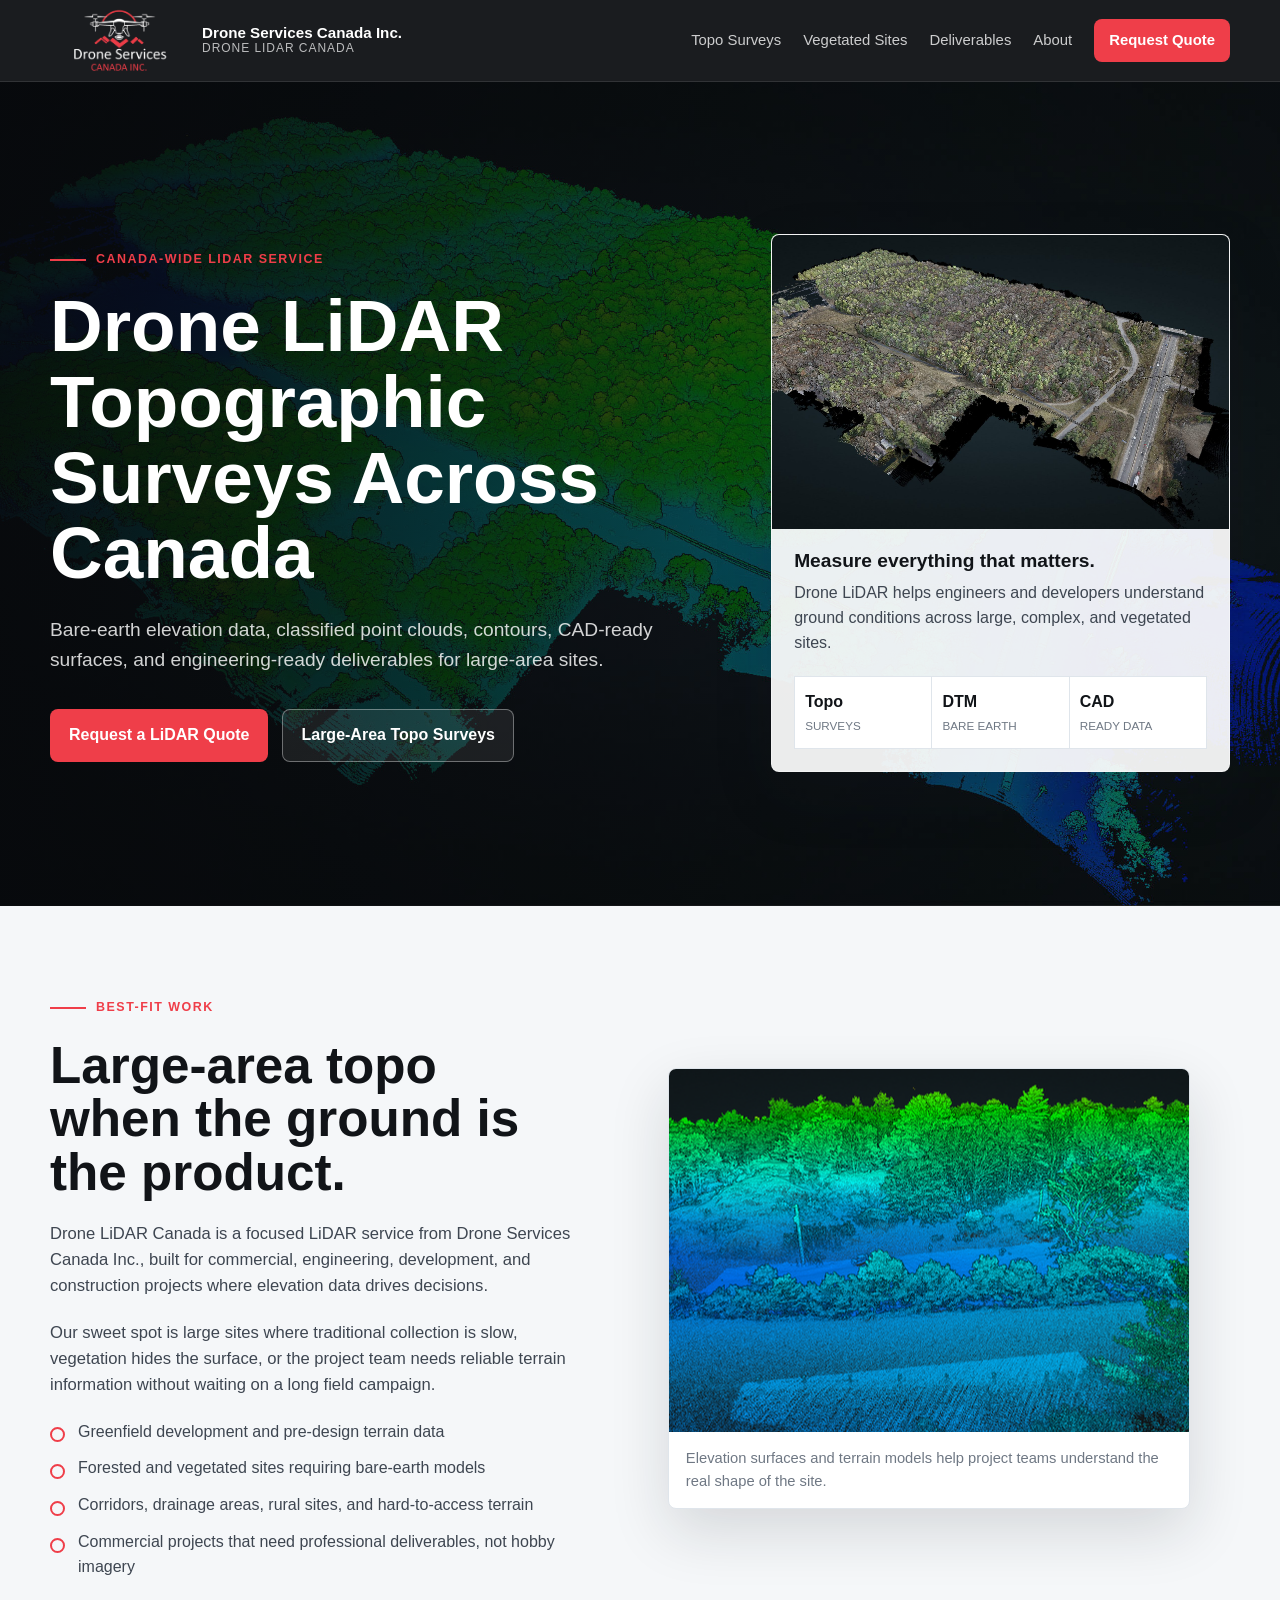
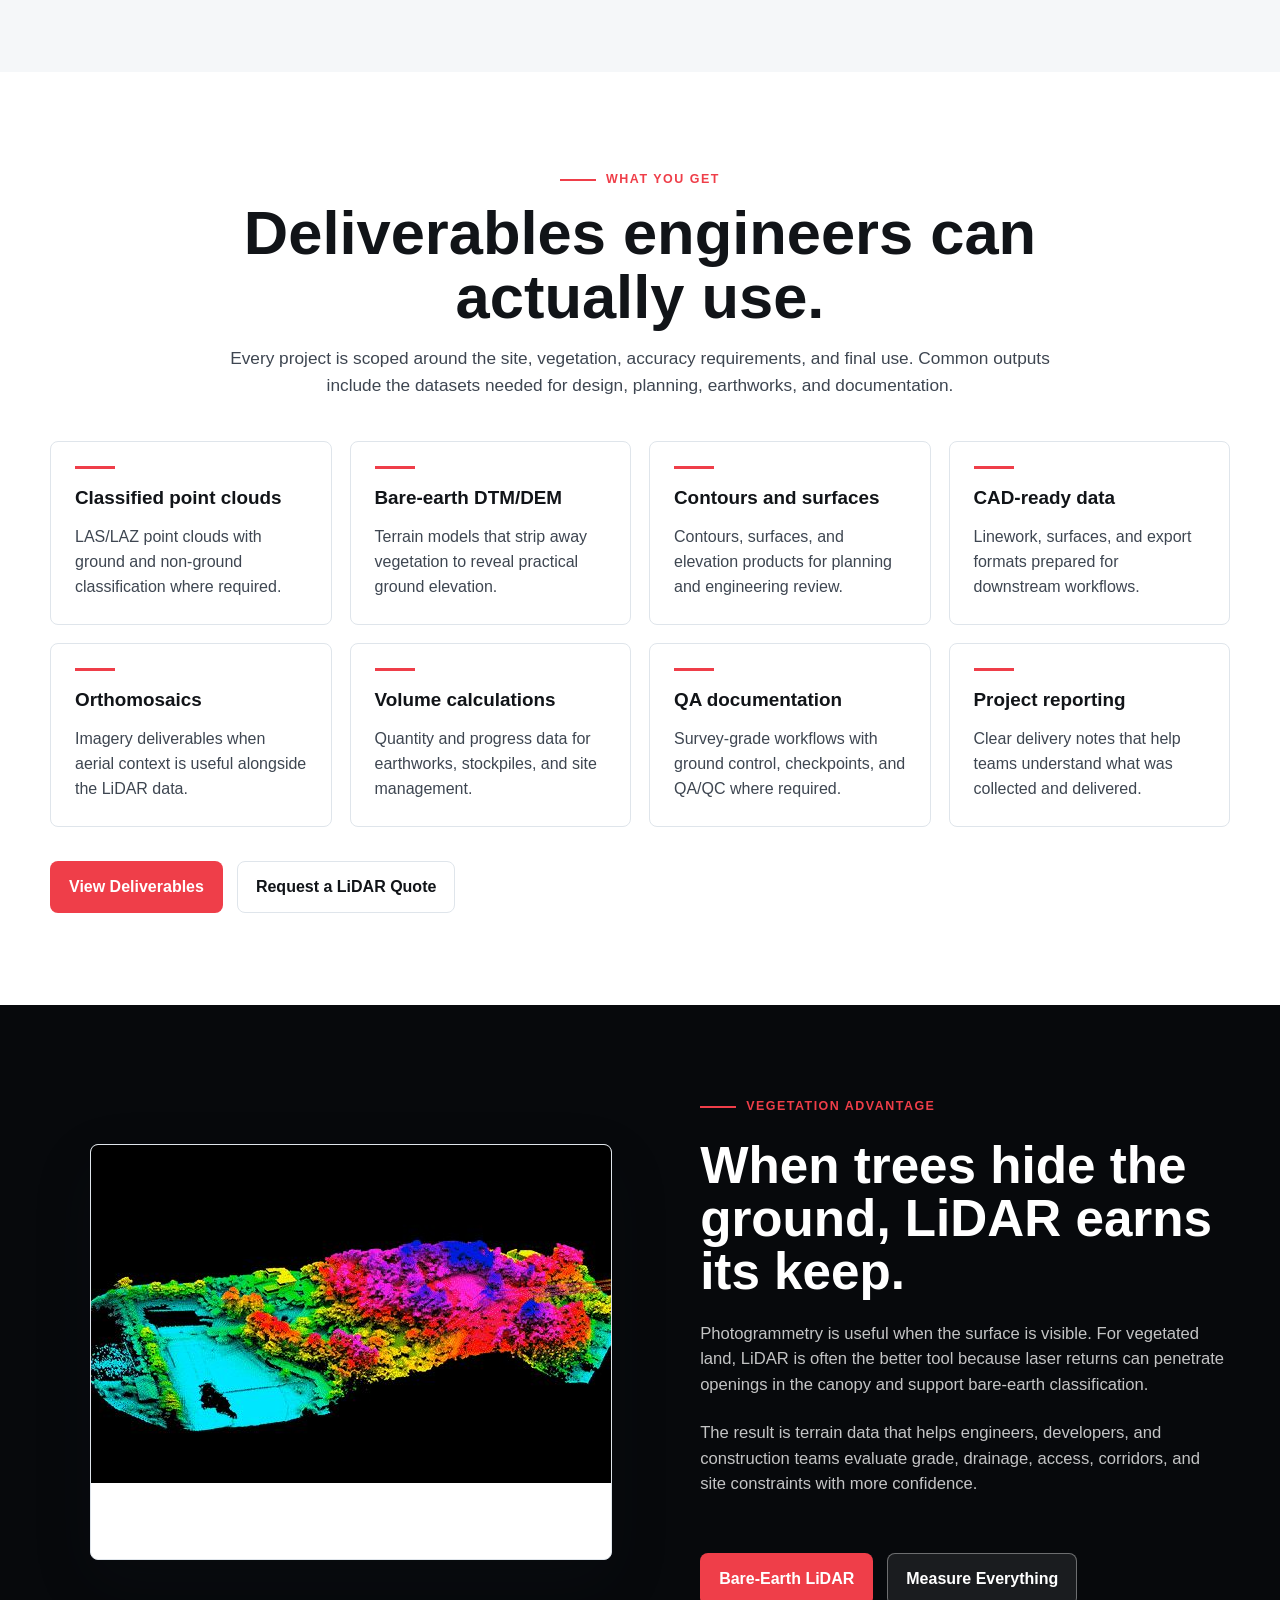
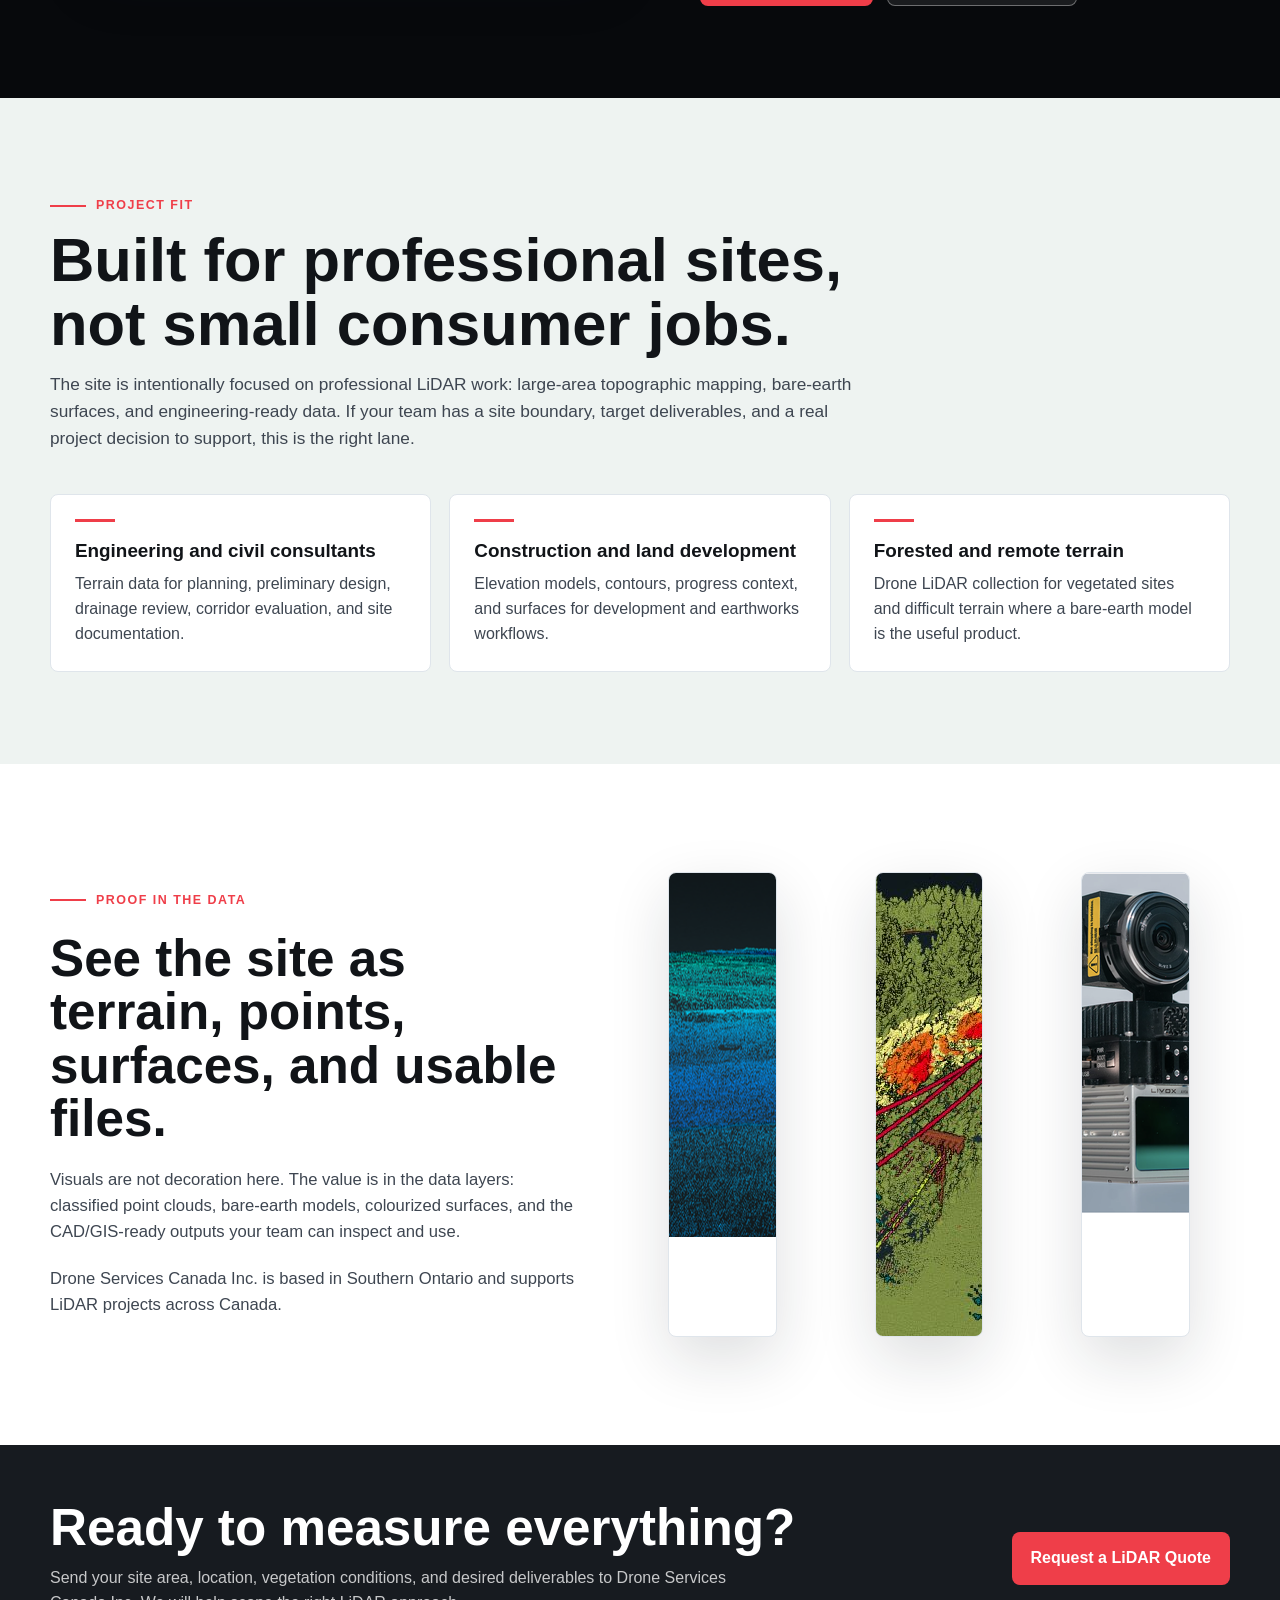
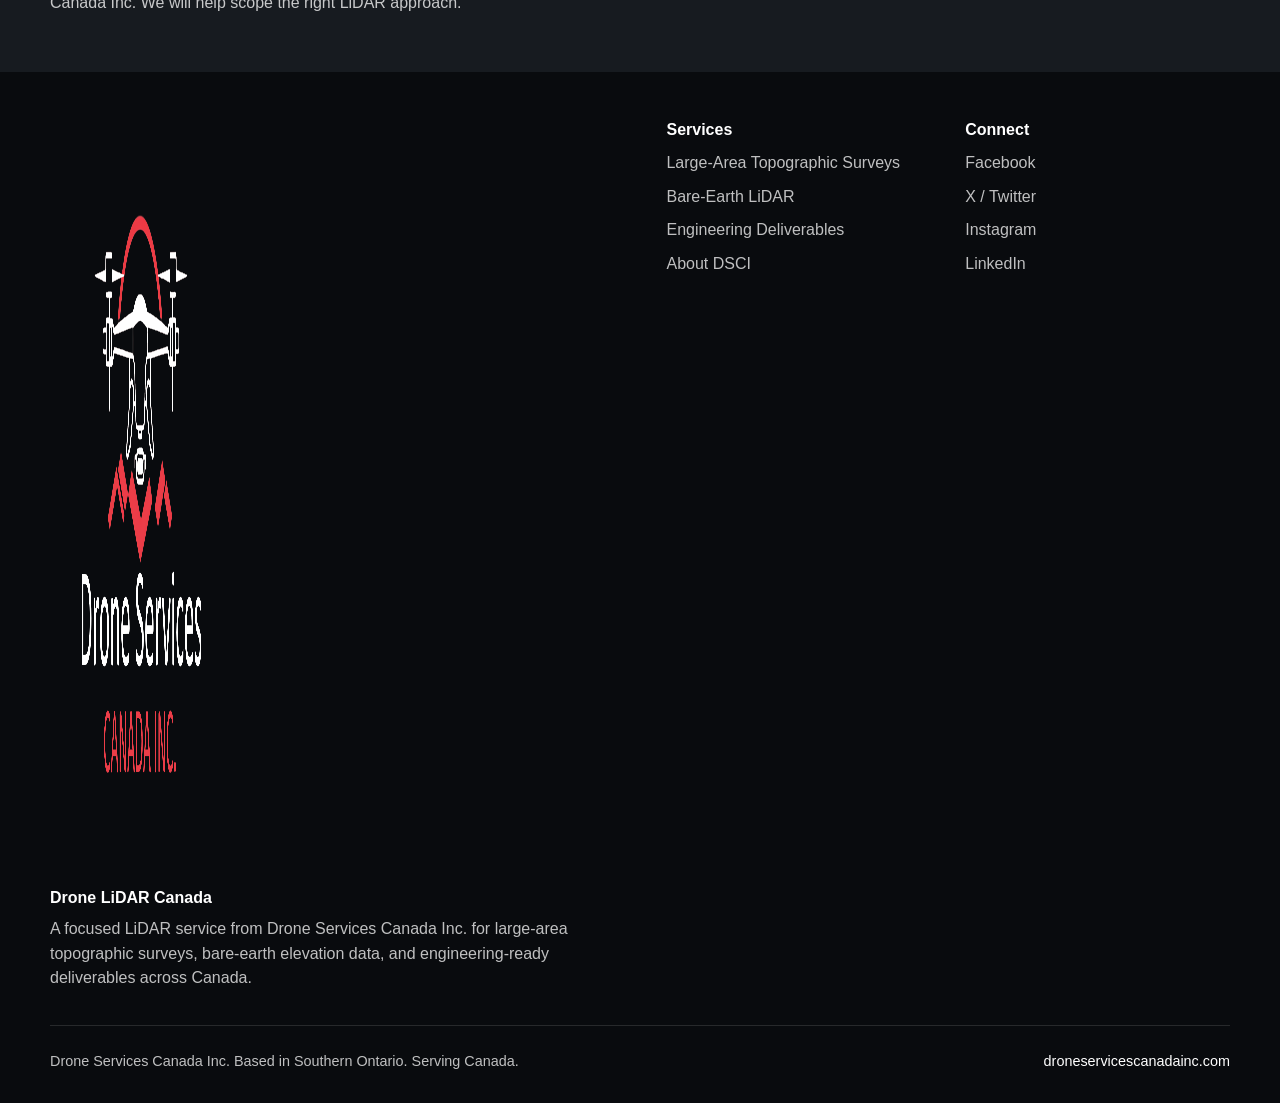
==== index.html @ 838b8b6d "Build Drone LiDAR Canada static site" ====
<!doctype html>
<html lang="en-CA">
  <head>
    <meta charset="utf-8">
    <meta name="viewport" content="width=device-width, initial-scale=1">
    <title>Drone LiDAR Canada | Bare-Earth Topographic Surveys</title>
    <meta name="description" content="Drone Services Canada Inc. provides drone LiDAR topographic surveys across Canada for large-area sites, bare-earth elevation data, classified point clouds, contours, CAD-ready surfaces, and engineering deliverables.">
    <link rel="canonical" href="https://www.dronelidarcanada.com/">
    <meta property="og:site_name" content="Drone LiDAR Canada">
    <meta property="og:title" content="Drone LiDAR Topographic Surveys Across Canada">
    <meta property="og:description" content="Bare-earth elevation data, classified point clouds, contours, CAD-ready surfaces, and engineering-ready deliverables from Drone Services Canada Inc.">
    <meta property="og:type" content="website">
    <meta property="og:url" content="https://www.dronelidarcanada.com/">
    <meta property="og:image" content="https://www.dronelidarcanada.com/assets/img/color-point-cloud.jpg">
    <meta name="twitter:card" content="summary_large_image">
    <link rel="icon" href="/assets/img/dsci-mark-white-bg.png">
    <link rel="stylesheet" href="/assets/css/styles.css">
    <script type="application/ld+json">
      {
        "@context": "https://schema.org",
        "@type": "ProfessionalService",
        "name": "Drone LiDAR Canada by Drone Services Canada Inc.",
        "url": "https://www.dronelidarcanada.com/",
        "logo": "https://www.dronelidarcanada.com/assets/img/dsci-logo-black.png",
        "areaServed": "Canada",
        "address": {
          "@type": "PostalAddress",
          "addressLocality": "Hamilton",
          "addressRegion": "ON",
          "addressCountry": "CA"
        },
        "sameAs": [
          "https://facebook.com/droneservicescanada",
          "https://twitter.com/canada_drone",
          "https://www.instagram.com/drone_services_canada/",
          "https://www.linkedin.com/company/drone-services-canada-inc/"
        ],
        "description": "Drone LiDAR topographic surveys, bare-earth elevation models, classified point clouds, contours, CAD-ready surfaces, and engineering deliverables for large-area sites across Canada."
      }
    </script>
  </head>
  <body>
    <a class="skip-link" href="#main">Skip to content</a>
    <header class="site-header">
      <nav class="nav" aria-label="Primary navigation">
        <a class="brand" href="/" aria-label="Drone Services Canada Inc. home">
          <img src="/assets/img/dsci-logo-white.png" alt="Drone Services Canada Inc." width="1280" height="750">
          <span class="brand-text"><strong>Drone Services Canada Inc.</strong><span>Drone LiDAR Canada</span></span>
        </a>
        <button class="nav-toggle" type="button" aria-label="Open navigation" aria-expanded="false">
          <span></span><span></span><span></span>
        </button>
        <div class="nav-links">
          <a href="/topographic-surveys.html">Topo Surveys</a>
          <a href="/vegetated-sites.html">Vegetated Sites</a>
          <a href="/deliverables.html">Deliverables</a>
          <a href="/about.html">About</a>
          <a class="nav-cta" href="https://droneservicescanadainc.com/contacts/?utm_source=dronelidarcanada.com&utm_medium=referral&utm_campaign=lidar_quote">Request Quote</a>
        </div>
      </nav>
    </header>

    <main id="main">
      <section class="hero">
        <div class="hero-inner">
          <div>
            <span class="eyebrow">Canada-wide LiDAR service</span>
            <h1>Drone LiDAR Topographic Surveys Across Canada</h1>
            <p class="hero-lede">Bare-earth elevation data, classified point clouds, contours, CAD-ready surfaces, and engineering-ready deliverables for large-area sites.</p>
            <div class="hero-actions">
              <a class="button button-primary" href="https://droneservicescanadainc.com/contacts/?utm_source=dronelidarcanada.com&utm_medium=referral&utm_campaign=lidar_quote">Request a LiDAR Quote</a>
              <a class="button button-secondary" href="/topographic-surveys.html">Large-Area Topo Surveys</a>
            </div>
          </div>
          <aside class="hero-panel" aria-label="LiDAR data example">
            <img src="/assets/img/color-point-cloud.jpg" alt="Colourized LiDAR point cloud from an aerial mapping project" width="2970" height="1173">
            <div class="hero-panel-content">
              <h2>Measure everything that matters.</h2>
              <p>Drone LiDAR helps engineers and developers understand ground conditions across large, complex, and vegetated sites.</p>
              <div class="hero-metrics">
                <span><strong>Topo</strong>Surveys</span>
                <span><strong>DTM</strong>Bare earth</span>
                <span><strong>CAD</strong>Ready data</span>
              </div>
            </div>
          </aside>
        </div>
      </section>

      <section class="section section-soft">
        <div class="container split">
          <div class="text-block">
            <span class="eyebrow">Best-fit work</span>
            <h2>Large-area topo when the ground is the product.</h2>
            <p>Drone LiDAR Canada is a focused LiDAR service from Drone Services Canada Inc., built for commercial, engineering, development, and construction projects where elevation data drives decisions.</p>
            <p>Our sweet spot is large sites where traditional collection is slow, vegetation hides the surface, or the project team needs reliable terrain information without waiting on a long field campaign.</p>
            <ul class="list-check">
              <li>Greenfield development and pre-design terrain data</li>
              <li>Forested and vegetated sites requiring bare-earth models</li>
              <li>Corridors, drainage areas, rural sites, and hard-to-access terrain</li>
              <li>Commercial projects that need professional deliverables, not hobby imagery</li>
            </ul>
          </div>
          <figure class="image-frame">
            <img src="/assets/img/elevation-model-low.png" alt="LiDAR elevation model showing terrain variation across a mapped site" width="676" height="363" loading="lazy">
            <figcaption class="proof-caption">Elevation surfaces and terrain models help project teams understand the real shape of the site.</figcaption>
          </figure>
        </div>
      </section>

      <section class="section">
        <div class="container">
          <div class="section-head center">
            <span class="eyebrow">What you get</span>
            <h2>Deliverables engineers can actually use.</h2>
            <p>Every project is scoped around the site, vegetation, accuracy requirements, and final use. Common outputs include the datasets needed for design, planning, earthworks, and documentation.</p>
          </div>
          <div class="grid-4">
            <article class="deliverable">
              <h3>Classified point clouds</h3>
              <p>LAS/LAZ point clouds with ground and non-ground classification where required.</p>
            </article>
            <article class="deliverable">
              <h3>Bare-earth DTM/DEM</h3>
              <p>Terrain models that strip away vegetation to reveal practical ground elevation.</p>
            </article>
            <article class="deliverable">
              <h3>Contours and surfaces</h3>
              <p>Contours, surfaces, and elevation products for planning and engineering review.</p>
            </article>
            <article class="deliverable">
              <h3>CAD-ready data</h3>
              <p>Linework, surfaces, and export formats prepared for downstream workflows.</p>
            </article>
            <article class="deliverable">
              <h3>Orthomosaics</h3>
              <p>Imagery deliverables when aerial context is useful alongside the LiDAR data.</p>
            </article>
            <article class="deliverable">
              <h3>Volume calculations</h3>
              <p>Quantity and progress data for earthworks, stockpiles, and site management.</p>
            </article>
            <article class="deliverable">
              <h3>QA documentation</h3>
              <p>Survey-grade workflows with ground control, checkpoints, and QA/QC where required.</p>
            </article>
            <article class="deliverable">
              <h3>Project reporting</h3>
              <p>Clear delivery notes that help teams understand what was collected and delivered.</p>
            </article>
          </div>
          <div class="section-actions">
            <a class="button button-primary" href="/deliverables.html">View Deliverables</a>
            <a class="button button-light" href="https://droneservicescanadainc.com/contacts/?utm_source=dronelidarcanada.com&utm_medium=referral&utm_campaign=lidar_quote">Request a LiDAR Quote</a>
          </div>
        </div>
      </section>

      <section class="section section-dark">
        <div class="container split reverse">
          <figure class="image-frame">
            <img src="/assets/img/lidar-canopy-penetration.jpg" alt="LiDAR example showing canopy returns and bare-earth ground returns through vegetation" width="600" height="338" loading="lazy">
            <figcaption class="proof-caption">LiDAR can capture ground returns beneath vegetation where imagery alone cannot reliably model the terrain.</figcaption>
          </figure>
          <div class="text-block">
            <span class="eyebrow">Vegetation advantage</span>
            <h2>When trees hide the ground, LiDAR earns its keep.</h2>
            <p>Photogrammetry is useful when the surface is visible. For vegetated land, LiDAR is often the better tool because laser returns can penetrate openings in the canopy and support bare-earth classification.</p>
            <p>The result is terrain data that helps engineers, developers, and construction teams evaluate grade, drainage, access, corridors, and site constraints with more confidence.</p>
            <div class="section-actions">
              <a class="button button-primary" href="/vegetated-sites.html">Bare-Earth LiDAR</a>
              <a class="button button-secondary" href="https://droneservicescanadainc.com/contacts/?utm_source=dronelidarcanada.com&utm_medium=referral&utm_campaign=lidar_quote">Measure Everything</a>
            </div>
          </div>
        </div>
      </section>

      <section class="section section-green">
        <div class="container">
          <div class="section-head">
            <span class="eyebrow">Project fit</span>
            <h2>Built for professional sites, not small consumer jobs.</h2>
            <p>The site is intentionally focused on professional LiDAR work: large-area topographic mapping, bare-earth surfaces, and engineering-ready data. If your team has a site boundary, target deliverables, and a real project decision to support, this is the right lane.</p>
          </div>
          <div class="grid-3">
            <article class="feature">
              <h3>Engineering and civil consultants</h3>
              <p>Terrain data for planning, preliminary design, drainage review, corridor evaluation, and site documentation.</p>
            </article>
            <article class="feature">
              <h3>Construction and land development</h3>
              <p>Elevation models, contours, progress context, and surfaces for development and earthworks workflows.</p>
            </article>
            <article class="feature">
              <h3>Forested and remote terrain</h3>
              <p>Drone LiDAR collection for vegetated sites and difficult terrain where a bare-earth model is the useful product.</p>
            </article>
          </div>
        </div>
      </section>

      <section class="section">
        <div class="container split">
          <div class="text-block">
            <span class="eyebrow">Proof in the data</span>
            <h2>See the site as terrain, points, surfaces, and usable files.</h2>
            <p>Visuals are not decoration here. The value is in the data layers: classified point clouds, bare-earth models, colourized surfaces, and the CAD/GIS-ready outputs your team can inspect and use.</p>
            <p>Drone Services Canada Inc. is based in Southern Ontario and supports LiDAR projects across Canada.</p>
          </div>
          <div class="grid-3">
            <figure class="image-frame tall">
              <img src="/assets/img/bare-earth-ground-crop.png" alt="Bare-earth LiDAR ground model cropped to show terrain beneath surface cover" width="676" height="364" loading="lazy">
            </figure>
            <figure class="image-frame tall">
              <img src="/assets/img/classified-point-cloud.jpg" alt="Classified LiDAR point cloud with vegetation and corridor features" width="800" height="463" loading="lazy">
            </figure>
            <figure class="image-frame tall">
              <img src="/assets/img/point-cloud-screenshot.png" alt="LiDAR point cloud screenshot used for project review" width="544" height="341" loading="lazy">
            </figure>
          </div>
        </div>
      </section>

      <section class="cta-band">
        <div class="container cta-inner">
          <div>
            <h2>Ready to measure everything?</h2>
            <p>Send your site area, location, vegetation conditions, and desired deliverables to Drone Services Canada Inc. We will help scope the right LiDAR approach.</p>
          </div>
          <a class="button button-primary" href="https://droneservicescanadainc.com/contacts/?utm_source=dronelidarcanada.com&utm_medium=referral&utm_campaign=lidar_quote">Request a LiDAR Quote</a>
        </div>
      </section>
    </main>

    <footer class="site-footer">
      <div class="container">
        <div class="footer-grid">
          <div>
            <img class="footer-logo" src="/assets/img/dsci-logo-white.png" alt="Drone Services Canada Inc." width="1280" height="750" loading="lazy">
            <h2>Drone LiDAR Canada</h2>
            <p>A focused LiDAR service from Drone Services Canada Inc. for large-area topographic surveys, bare-earth elevation data, and engineering-ready deliverables across Canada.</p>
          </div>
          <div>
            <h3>Services</h3>
            <div class="footer-links">
              <a href="/topographic-surveys.html">Large-Area Topographic Surveys</a>
              <a href="/vegetated-sites.html">Bare-Earth LiDAR</a>
              <a href="/deliverables.html">Engineering Deliverables</a>
              <a href="/about.html">About DSCI</a>
            </div>
          </div>
          <div>
            <h3>Connect</h3>
            <div class="social-links">
              <a href="https://facebook.com/droneservicescanada">Facebook</a>
              <a href="https://twitter.com/canada_drone">X / Twitter</a>
              <a href="https://www.instagram.com/drone_services_canada/">Instagram</a>
              <a href="https://www.linkedin.com/company/drone-services-canada-inc/">LinkedIn</a>
            </div>
          </div>
        </div>
        <div class="footer-bottom">
          <span>Drone Services Canada Inc. Based in Southern Ontario. Serving Canada.</span>
          <a href="https://droneservicescanadainc.com/">droneservicescanadainc.com</a>
        </div>
      </div>
    </footer>
    <script src="/assets/js/main.js"></script>
  </body>
</html>
---- assets/css/styles.css ----
:root {
  --ink: #111418;
  --ink-soft: #3e4651;
  --muted: #6f7884;
  --line: #dfe5eb;
  --paper: #ffffff;
  --paper-soft: #f5f7f9;
  --paper-warm: #eef3f1;
  --night: #07090c;
  --night-2: #171b20;
  --red: #ef3e49;
  --red-dark: #c92f38;
  --green: #3f7f68;
  --blue: #477c9d;
  --max: 1180px;
  --radius: 8px;
  --shadow: 0 22px 60px rgba(20, 26, 32, 0.14);
}

* {
  box-sizing: border-box;
}

html {
  scroll-behavior: smooth;
}

body {
  margin: 0;
  color: var(--ink);
  background: var(--paper);
  font-family: Arial, Helvetica, sans-serif;
  line-height: 1.55;
  letter-spacing: 0;
}

img,
svg {
  display: block;
  max-width: 100%;
}

a {
  color: inherit;
}

p {
  margin: 0;
}

.skip-link {
  position: absolute;
  left: 16px;
  top: -60px;
  z-index: 100;
  padding: 10px 14px;
  background: var(--paper);
  color: var(--ink);
  border: 1px solid var(--line);
}

.skip-link:focus {
  top: 16px;
}

.site-header {
  position: sticky;
  top: 0;
  z-index: 20;
  background: rgba(7, 9, 12, 0.92);
  border-bottom: 1px solid rgba(255, 255, 255, 0.1);
  backdrop-filter: blur(14px);
}

.nav {
  width: min(100% - 32px, var(--max));
  min-height: 76px;
  margin: 0 auto;
  display: flex;
  align-items: center;
  justify-content: space-between;
  gap: 24px;
}

.brand {
  display: flex;
  align-items: center;
  gap: 14px;
  text-decoration: none;
  min-width: 0;
}

.brand img {
  width: 138px;
  height: auto;
}

.brand-text {
  display: grid;
  color: #fff;
  line-height: 1.1;
  min-width: 0;
}

.brand-text strong {
  font-size: 0.95rem;
  font-weight: 700;
}

.brand-text span {
  color: rgba(255, 255, 255, 0.7);
  font-size: 0.75rem;
  text-transform: uppercase;
  letter-spacing: 0.08em;
}

.nav-toggle {
  display: none;
  width: 44px;
  height: 44px;
  border: 1px solid rgba(255, 255, 255, 0.22);
  background: transparent;
  color: #fff;
  border-radius: var(--radius);
  cursor: pointer;
}

.nav-toggle span {
  display: block;
  width: 18px;
  height: 2px;
  margin: 4px auto;
  background: currentColor;
}

.nav-links {
  display: flex;
  align-items: center;
  justify-content: flex-end;
  gap: 22px;
}

.nav-links a {
  color: rgba(255, 255, 255, 0.78);
  font-size: 0.93rem;
  text-decoration: none;
}

.nav-links a:hover,
.nav-links a:focus {
  color: #fff;
}

.nav-links .nav-cta {
  color: #fff;
  background: var(--red);
  padding: 10px 15px;
  border-radius: var(--radius);
  font-weight: 700;
}

.nav-links .nav-cta:hover,
.nav-links .nav-cta:focus {
  background: var(--red-dark);
}

.hero {
  min-height: calc(100vh - 76px);
  display: grid;
  align-items: center;
  color: #fff;
  background:
    linear-gradient(90deg, rgba(7, 9, 12, 0.94), rgba(7, 9, 12, 0.74) 50%, rgba(7, 9, 12, 0.38)),
    url("../img/hero-drone-field.jpg") center / cover no-repeat;
}

.hero-inner {
  width: min(100% - 32px, var(--max));
  margin: 0 auto;
  padding: 88px 0 70px;
  display: grid;
  grid-template-columns: minmax(0, 1.05fr) minmax(310px, 0.72fr);
  gap: 52px;
  align-items: center;
}

.eyebrow {
  display: inline-flex;
  width: fit-content;
  align-items: center;
  gap: 10px;
  color: var(--red);
  font-size: 0.78rem;
  font-weight: 800;
  letter-spacing: 0.12em;
  text-transform: uppercase;
}

.eyebrow::before {
  content: "";
  width: 36px;
  height: 2px;
  background: currentColor;
}

h1,
h2,
h3 {
  margin: 0;
  line-height: 1.04;
  letter-spacing: 0;
}

h1 {
  max-width: 820px;
  margin-top: 18px;
  font-size: clamp(2.5rem, 5.7vw, 4.9rem);
}

.hero-lede {
  max-width: 700px;
  margin-top: 24px;
  color: rgba(255, 255, 255, 0.82);
  font-size: 1.2rem;
}

.hero-actions,
.section-actions {
  display: flex;
  flex-wrap: wrap;
  gap: 14px;
  margin-top: 34px;
}

.button {
  display: inline-flex;
  align-items: center;
  justify-content: center;
  min-height: 48px;
  padding: 13px 18px;
  border-radius: var(--radius);
  border: 1px solid transparent;
  font-weight: 800;
  text-decoration: none;
}

.button-primary {
  background: var(--red);
  color: #fff;
}

.button-primary:hover,
.button-primary:focus {
  background: var(--red-dark);
}

.button-secondary {
  color: #fff;
  border-color: rgba(255, 255, 255, 0.36);
  background: rgba(255, 255, 255, 0.08);
}

.button-secondary:hover,
.button-secondary:focus {
  border-color: #fff;
  background: rgba(255, 255, 255, 0.14);
}

.button-light {
  color: var(--ink);
  border-color: var(--line);
  background: var(--paper);
}

.button-light:hover,
.button-light:focus {
  border-color: var(--ink);
}

.hero-panel {
  background: rgba(255, 255, 255, 0.92);
  color: var(--ink);
  border: 1px solid rgba(255, 255, 255, 0.38);
  border-radius: var(--radius);
  box-shadow: var(--shadow);
  overflow: hidden;
}

.hero-panel img {
  width: 100%;
  height: clamp(210px, 23vw, 300px);
  object-fit: cover;
}

.hero-panel-content {
  padding: 22px;
}

.hero-panel-content h2 {
  font-size: 1.2rem;
}

.hero-panel-content p {
  margin-top: 10px;
  color: var(--ink-soft);
}

.hero-metrics {
  display: grid;
  grid-template-columns: repeat(3, 1fr);
  gap: 1px;
  margin-top: 20px;
  background: var(--line);
  border: 1px solid var(--line);
}

.hero-metrics span {
  display: grid;
  gap: 2px;
  padding: 13px 10px;
  background: var(--paper);
  color: var(--muted);
  font-size: 0.73rem;
  text-transform: uppercase;
}

.hero-metrics strong {
  color: var(--ink);
  font-size: 1rem;
  text-transform: none;
}

.section {
  padding: 92px 0;
}

.section-tight {
  padding: 64px 0;
}

.section-dark {
  background: var(--night);
  color: #fff;
}

.section-soft {
  background: var(--paper-soft);
}

.section-green {
  background: var(--paper-warm);
}

.container {
  width: min(100% - 32px, var(--max));
  margin: 0 auto;
}

.section-head {
  max-width: 820px;
  margin-bottom: 42px;
}

.section-head.center {
  margin-inline: auto;
  text-align: center;
}

.section-head h2 {
  margin-top: 12px;
  font-size: clamp(2rem, 4.8vw, 3.9rem);
}

.section-head p {
  margin-top: 16px;
  color: var(--ink-soft);
  font-size: 1.08rem;
}

.section-dark .section-head p,
.section-dark .text-block p,
.section-dark .feature p,
.section-dark .proof-caption,
.section-dark .list-check li {
  color: rgba(255, 255, 255, 0.76);
}

.split {
  display: grid;
  grid-template-columns: minmax(0, 0.88fr) minmax(320px, 1fr);
  gap: 48px;
  align-items: center;
}

.split.reverse {
  grid-template-columns: minmax(320px, 1fr) minmax(0, 0.88fr);
}

.text-block {
  display: grid;
  gap: 22px;
}

.text-block h2 {
  font-size: clamp(2rem, 4vw, 3.35rem);
}

.text-block p {
  color: var(--ink-soft);
  font-size: 1.04rem;
}

.image-frame {
  overflow: hidden;
  border-radius: var(--radius);
  border: 1px solid var(--line);
  background: var(--paper);
  box-shadow: var(--shadow);
}

.image-frame img {
  width: 100%;
  aspect-ratio: 16 / 10;
  object-fit: cover;
}

.image-frame.tall img {
  aspect-ratio: 4 / 3;
}

.proof-caption {
  padding: 15px 17px;
  color: var(--muted);
  font-size: 0.92rem;
}

.grid-3,
.grid-4 {
  display: grid;
  gap: 18px;
}

.grid-3 {
  grid-template-columns: repeat(3, 1fr);
}

.grid-4 {
  grid-template-columns: repeat(4, 1fr);
}

.feature,
.deliverable,
.mini-card {
  border: 1px solid var(--line);
  border-radius: var(--radius);
  background: var(--paper);
  padding: 24px;
}

.section-dark .feature,
.section-dark .mini-card {
  border-color: rgba(255, 255, 255, 0.14);
  background: rgba(255, 255, 255, 0.06);
}

.feature h3,
.deliverable h3,
.mini-card h3 {
  font-size: 1.18rem;
  line-height: 1.2;
}

.feature p,
.deliverable p,
.mini-card p {
  margin-top: 10px;
  color: var(--ink-soft);
}

.deliverable {
  display: grid;
  grid-template-rows: auto 1fr;
  min-height: 184px;
}

.deliverable::before,
.feature::before,
.mini-card::before {
  content: "";
  display: block;
  width: 40px;
  height: 3px;
  margin-bottom: 18px;
  background: var(--red);
}

.list-check {
  display: grid;
  gap: 12px;
  margin: 0;
  padding: 0;
  list-style: none;
}

.list-check li {
  position: relative;
  padding-left: 28px;
  color: var(--ink-soft);
}

.list-check li::before {
  content: "";
  position: absolute;
  left: 0;
  top: 0.48em;
  width: 11px;
  height: 11px;
  border: 2px solid var(--red);
  border-radius: 50%;
}

.cta-band {
  background: var(--night-2);
  color: #fff;
  padding: 56px 0;
}

.cta-inner {
  display: grid;
  grid-template-columns: minmax(0, 1fr) auto;
  gap: 28px;
  align-items: center;
}

.cta-inner h2 {
  font-size: clamp(2rem, 4vw, 3.2rem);
}

.cta-inner p {
  max-width: 720px;
  margin-top: 12px;
  color: rgba(255, 255, 255, 0.76);
}

.page-hero {
  color: #fff;
  background:
    linear-gradient(90deg, rgba(7, 9, 12, 0.95), rgba(7, 9, 12, 0.72)),
    url("../img/color-point-cloud.jpg") center / cover no-repeat;
}

.page-hero .container {
  min-height: 430px;
  display: grid;
  align-content: center;
  padding: 76px 0;
}

.page-hero h1 {
  max-width: 900px;
}

.page-hero p {
  max-width: 760px;
  margin-top: 20px;
  color: rgba(255, 255, 255, 0.8);
  font-size: 1.15rem;
}

.breadcrumb {
  margin-bottom: 18px;
  color: rgba(255, 255, 255, 0.65);
  font-size: 0.88rem;
}

.breadcrumb a {
  text-decoration: none;
}

.breadcrumb a:hover,
.breadcrumb a:focus {
  color: #fff;
}

.table-wrap {
  overflow-x: auto;
  border: 1px solid var(--line);
  border-radius: var(--radius);
  background: var(--paper);
}

table {
  width: 100%;
  min-width: 720px;
  border-collapse: collapse;
}

th,
td {
  padding: 17px 18px;
  border-bottom: 1px solid var(--line);
  text-align: left;
  vertical-align: top;
}

th {
  background: var(--paper-soft);
  font-size: 0.82rem;
  text-transform: uppercase;
  letter-spacing: 0.08em;
}

tr:last-child td {
  border-bottom: 0;
}

.site-footer {
  background: #090b0e;
  color: rgba(255, 255, 255, 0.74);
  padding: 48px 0 30px;
}

.footer-grid {
  display: grid;
  grid-template-columns: minmax(260px, 1.1fr) repeat(2, minmax(180px, 0.5fr));
  gap: 34px;
}

.footer-logo {
  width: 180px;
  margin-bottom: 18px;
}

.site-footer h2,
.site-footer h3 {
  color: #fff;
  font-size: 1rem;
  line-height: 1.2;
}

.site-footer p {
  margin-top: 10px;
  max-width: 520px;
}

.footer-links,
.social-links {
  display: grid;
  gap: 9px;
  margin-top: 12px;
}

.footer-links a,
.social-links a {
  color: rgba(255, 255, 255, 0.74);
  text-decoration: none;
}

.footer-links a:hover,
.social-links a:hover,
.footer-links a:focus,
.social-links a:focus {
  color: #fff;
}

.footer-bottom {
  display: flex;
  flex-wrap: wrap;
  justify-content: space-between;
  gap: 18px;
  margin-top: 34px;
  padding-top: 24px;
  border-top: 1px solid rgba(255, 255, 255, 0.12);
  font-size: 0.9rem;
}

.footer-bottom a {
  color: #fff;
  text-decoration: none;
}

@media (max-width: 960px) {
  .hero-inner,
  .split,
  .split.reverse,
  .cta-inner {
    grid-template-columns: 1fr;
  }

  .grid-3,
  .grid-4 {
    grid-template-columns: repeat(2, 1fr);
  }

  .cta-inner {
    gap: 20px;
  }
}

@media (max-width: 800px) {
  .nav {
    min-height: 68px;
  }

  .brand img {
    width: 116px;
  }

  .brand-text {
    display: none;
  }

  .nav-toggle {
    display: block;
  }

  .nav-links {
    position: absolute;
    left: 16px;
    right: 16px;
    top: 76px;
    display: none;
    padding: 16px;
    border: 1px solid rgba(255, 255, 255, 0.14);
    border-radius: var(--radius);
    background: rgba(7, 9, 12, 0.98);
    box-shadow: var(--shadow);
  }

  .nav-links.is-open {
    display: grid;
    justify-content: stretch;
  }

  .nav-links a {
    padding: 8px 4px;
  }

  .nav-links .nav-cta {
    text-align: center;
  }

  .hero {
    min-height: auto;
  }

  .hero-inner {
    padding-top: 62px;
    gap: 34px;
  }

  .section {
    padding: 68px 0;
  }

  .section-tight {
    padding: 48px 0;
  }

  .hero-metrics {
    grid-template-columns: 1fr;
  }

  .footer-grid {
    grid-template-columns: 1fr;
  }
}

@media (max-width: 620px) {
  .grid-3,
  .grid-4 {
    grid-template-columns: 1fr;
  }

  .hero-actions,
  .section-actions {
    display: grid;
  }

  .button {
    width: 100%;
  }

  .page-hero .container {
    min-height: 360px;
  }
}
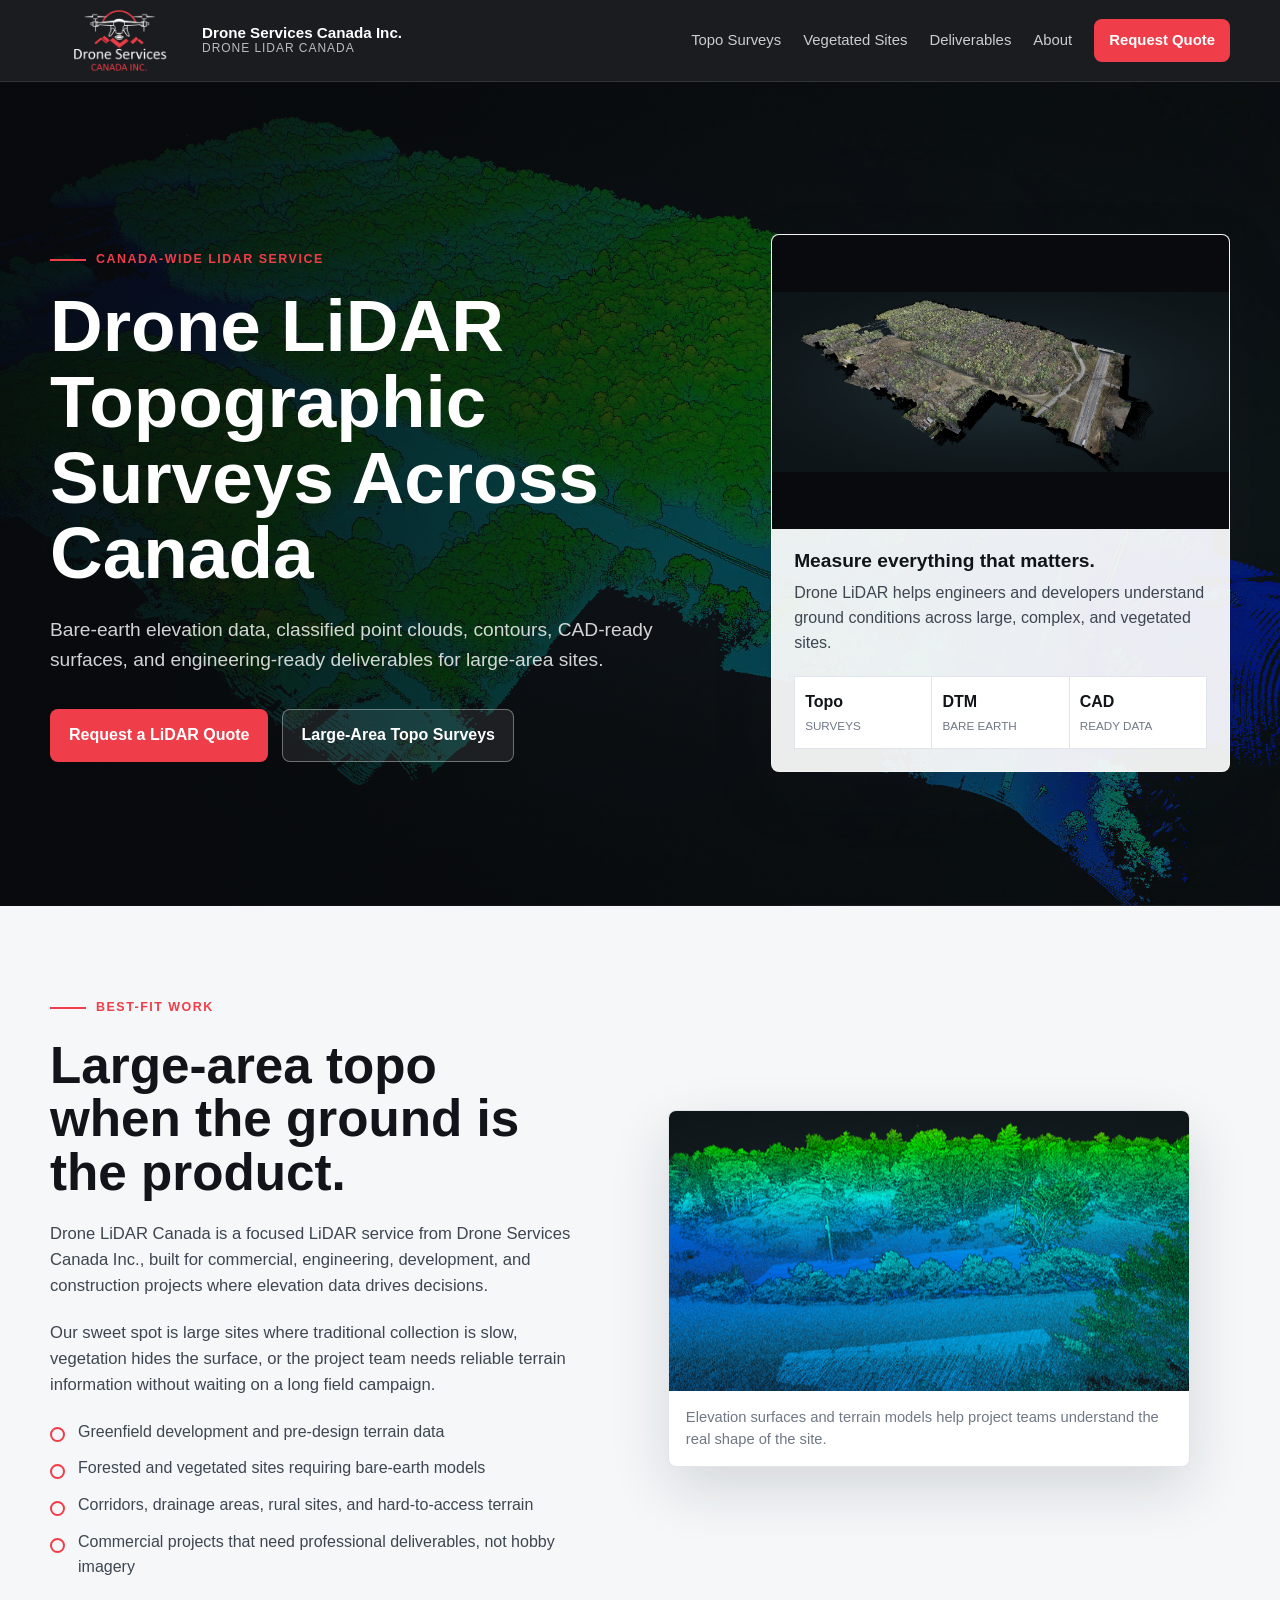
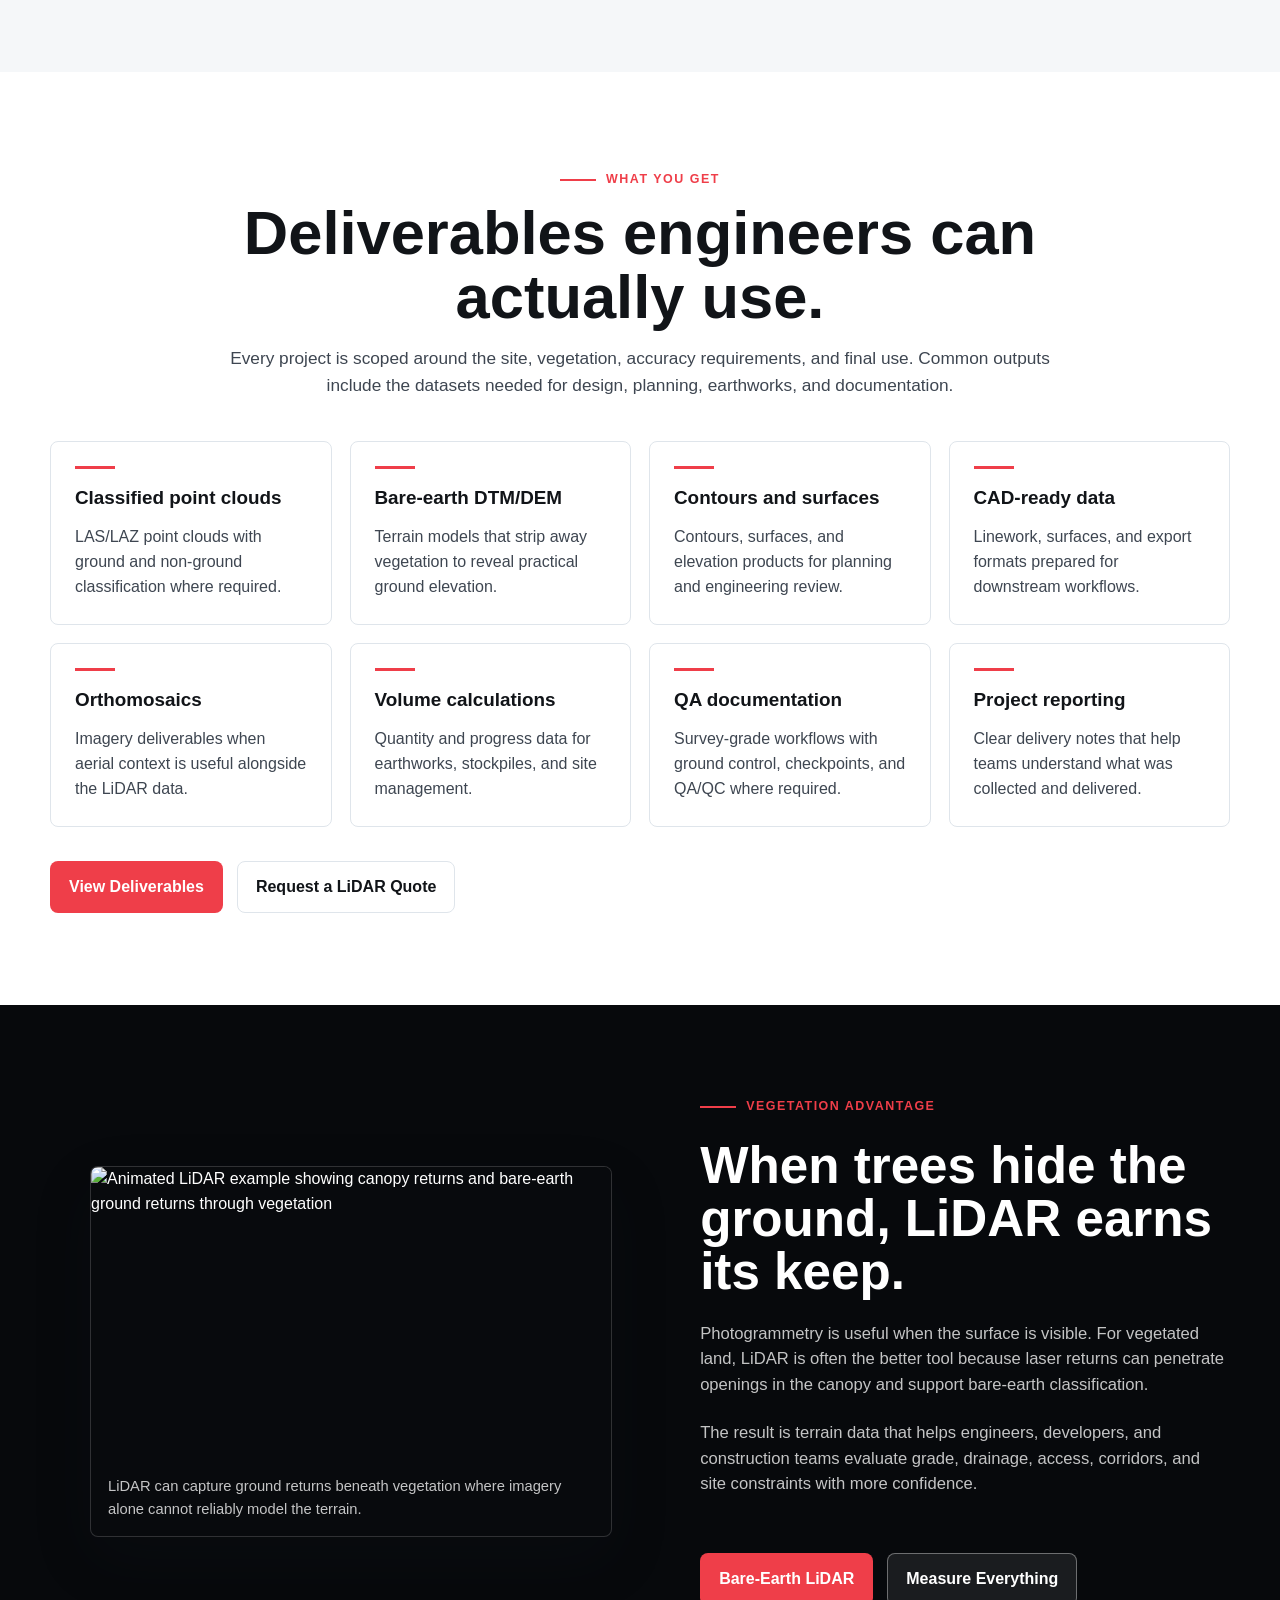
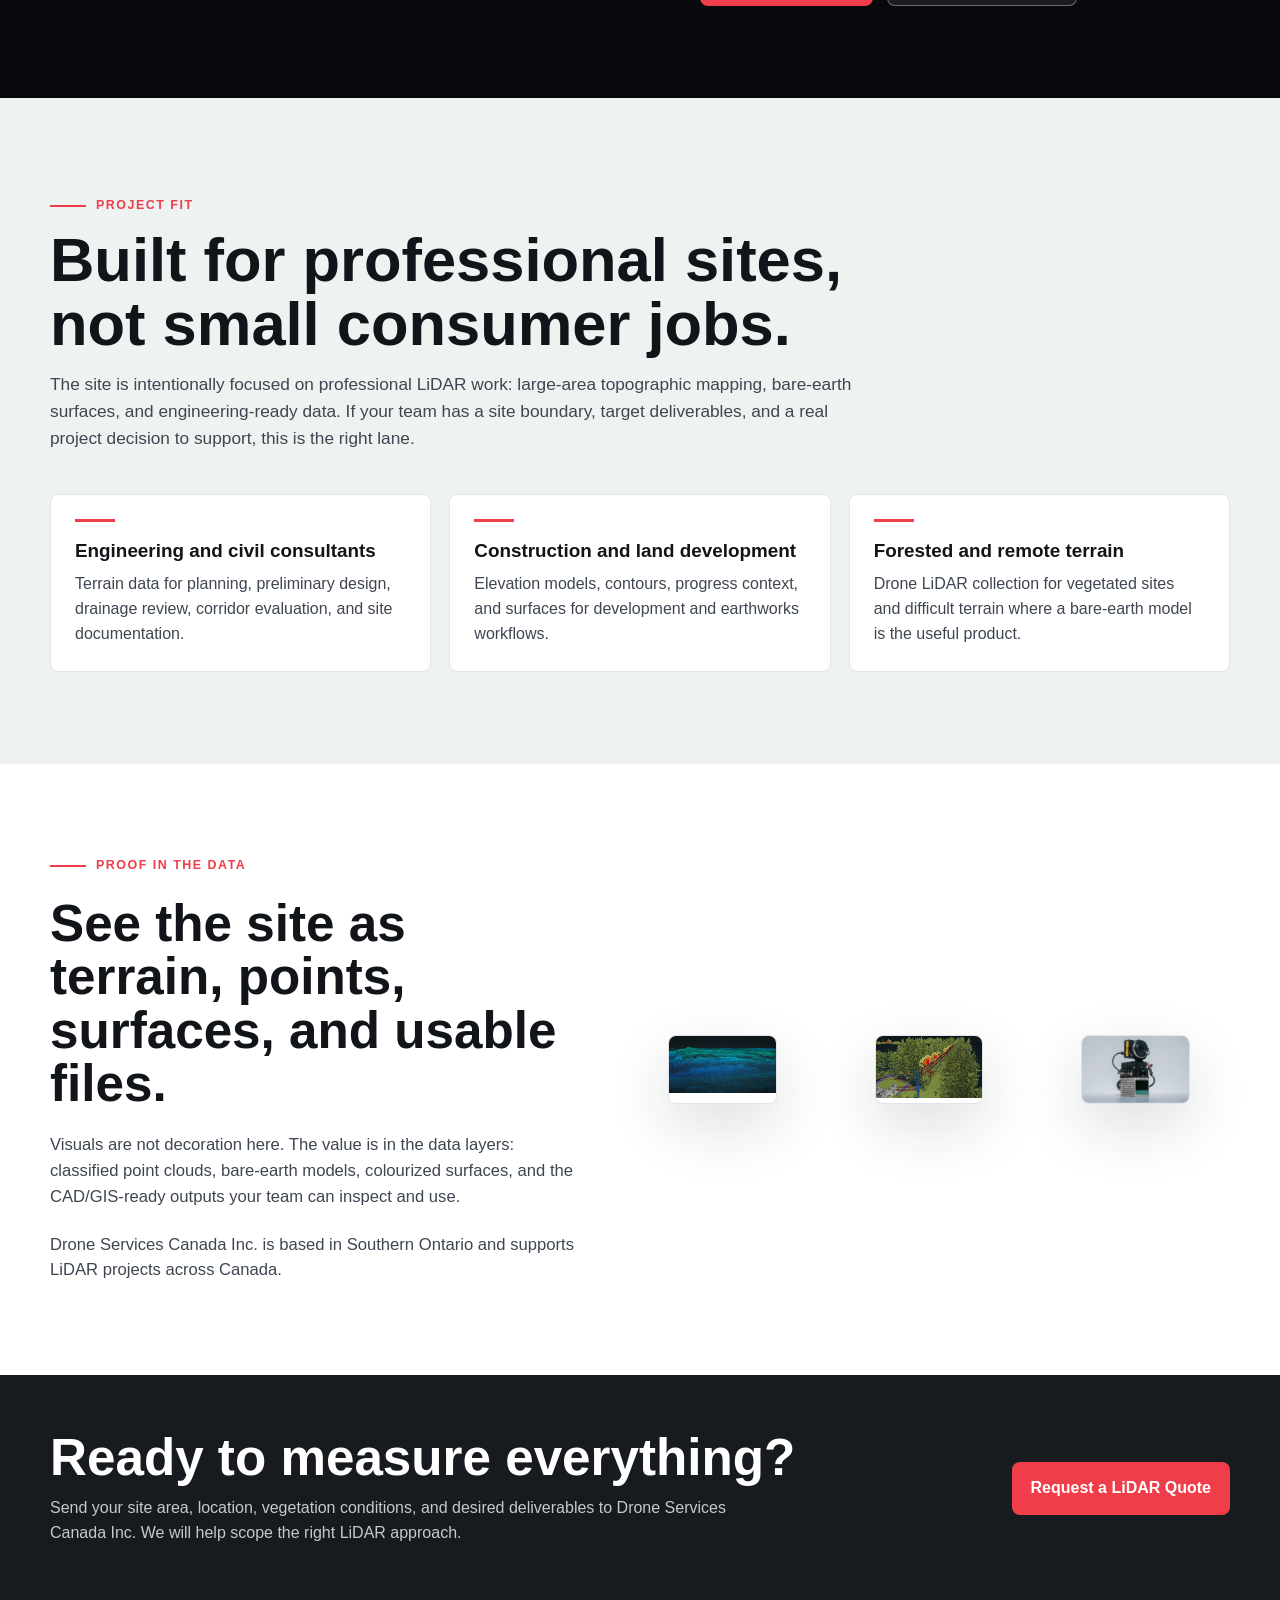
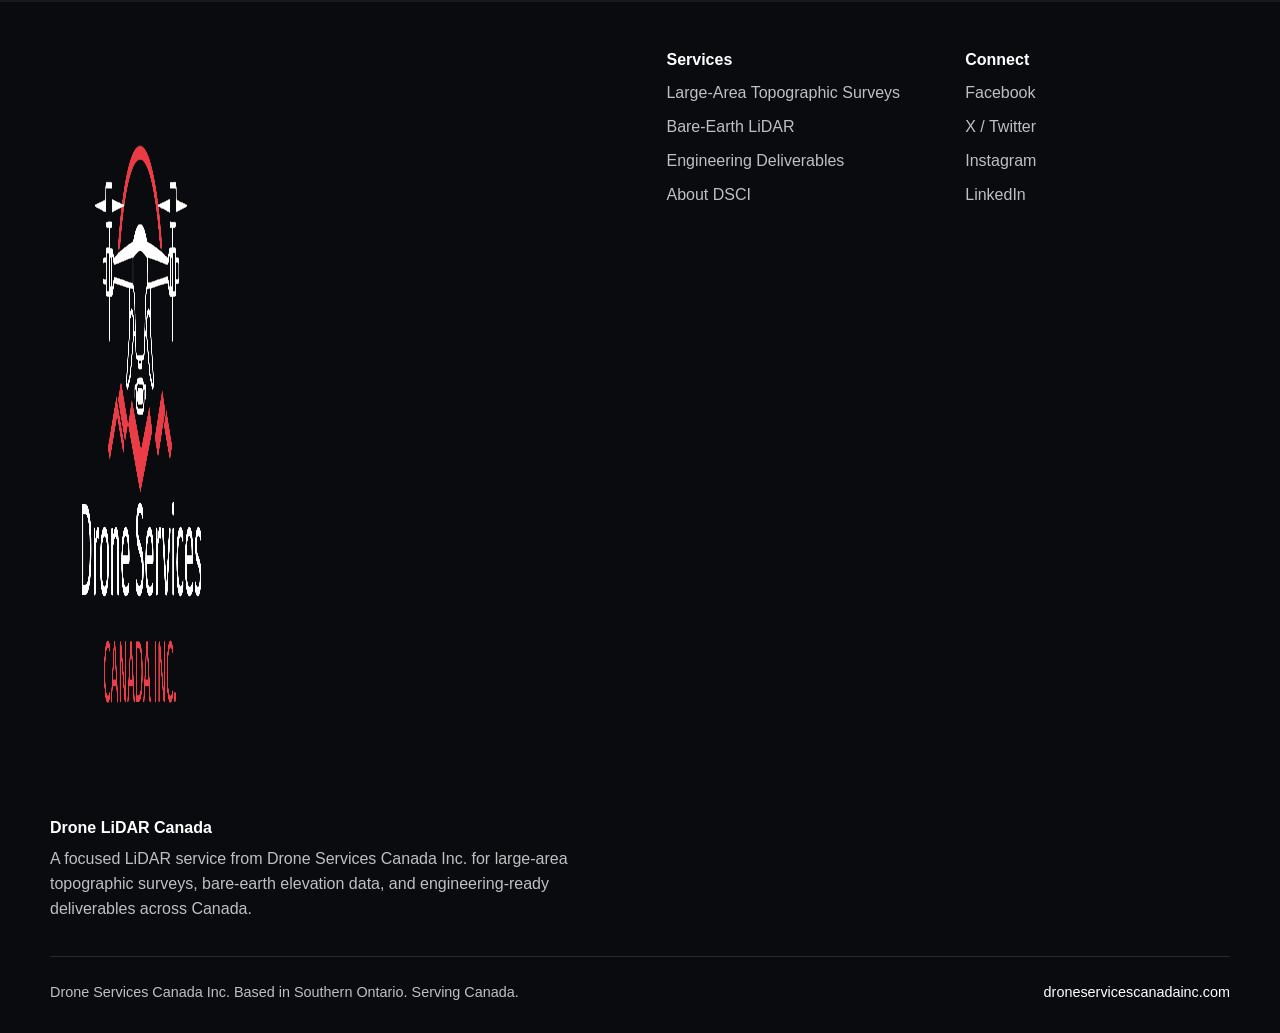
==== commit a251811c: "Fix GitHub Pages asset paths and image handling" ====
--- a/index.html
+++ b/index.html
@@ -13,8 +13,8 @@
     <meta property="og:url" content="https://www.dronelidarcanada.com/">
     <meta property="og:image" content="https://www.dronelidarcanada.com/assets/img/color-point-cloud.jpg">
     <meta name="twitter:card" content="summary_large_image">
-    <link rel="icon" href="/assets/img/dsci-mark-white-bg.png">
-    <link rel="stylesheet" href="/assets/css/styles.css">
+    <link rel="icon" href="assets/img/dsci-mark-white-bg.png">
+    <link rel="stylesheet" href="assets/css/styles.css">
     <script type="application/ld+json">
       {
         "@context": "https://schema.org",
@@ -43,18 +43,18 @@
     <a class="skip-link" href="#main">Skip to content</a>
     <header class="site-header">
       <nav class="nav" aria-label="Primary navigation">
-        <a class="brand" href="/" aria-label="Drone Services Canada Inc. home">
-          <img src="/assets/img/dsci-logo-white.png" alt="Drone Services Canada Inc." width="1280" height="750">
+        <a class="brand" href="index.html" aria-label="Drone Services Canada Inc. home">
+          <img src="assets/img/dsci-logo-white.png" alt="Drone Services Canada Inc." width="1280" height="750">
           <span class="brand-text"><strong>Drone Services Canada Inc.</strong><span>Drone LiDAR Canada</span></span>
         </a>
         <button class="nav-toggle" type="button" aria-label="Open navigation" aria-expanded="false">
           <span></span><span></span><span></span>
         </button>
         <div class="nav-links">
-          <a href="/topographic-surveys.html">Topo Surveys</a>
-          <a href="/vegetated-sites.html">Vegetated Sites</a>
-          <a href="/deliverables.html">Deliverables</a>
-          <a href="/about.html">About</a>
+          <a href="topographic-surveys.html">Topo Surveys</a>
+          <a href="vegetated-sites.html">Vegetated Sites</a>
+          <a href="deliverables.html">Deliverables</a>
+          <a href="about.html">About</a>
           <a class="nav-cta" href="https://droneservicescanadainc.com/contacts/?utm_source=dronelidarcanada.com&utm_medium=referral&utm_campaign=lidar_quote">Request Quote</a>
         </div>
       </nav>
@@ -69,11 +69,11 @@
             <p class="hero-lede">Bare-earth elevation data, classified point clouds, contours, CAD-ready surfaces, and engineering-ready deliverables for large-area sites.</p>
             <div class="hero-actions">
               <a class="button button-primary" href="https://droneservicescanadainc.com/contacts/?utm_source=dronelidarcanada.com&utm_medium=referral&utm_campaign=lidar_quote">Request a LiDAR Quote</a>
-              <a class="button button-secondary" href="/topographic-surveys.html">Large-Area Topo Surveys</a>
+              <a class="button button-secondary" href="topographic-surveys.html">Large-Area Topo Surveys</a>
             </div>
           </div>
           <aside class="hero-panel" aria-label="LiDAR data example">
-            <img src="/assets/img/color-point-cloud.jpg" alt="Colourized LiDAR point cloud from an aerial mapping project" width="2970" height="1173">
+            <img src="assets/img/color-point-cloud.jpg" alt="Colourized LiDAR point cloud from an aerial mapping project" width="2970" height="1173">
             <div class="hero-panel-content">
               <h2>Measure everything that matters.</h2>
               <p>Drone LiDAR helps engineers and developers understand ground conditions across large, complex, and vegetated sites.</p>
@@ -102,7 +102,7 @@
             </ul>
           </div>
           <figure class="image-frame">
-            <img src="/assets/img/elevation-model-low.png" alt="LiDAR elevation model showing terrain variation across a mapped site" width="676" height="363" loading="lazy">
+            <img src="assets/img/elevation-model-low.png" alt="LiDAR elevation model showing terrain variation across a mapped site" width="676" height="363" loading="lazy">
             <figcaption class="proof-caption">Elevation surfaces and terrain models help project teams understand the real shape of the site.</figcaption>
           </figure>
         </div>
@@ -150,7 +150,7 @@
             </article>
           </div>
           <div class="section-actions">
-            <a class="button button-primary" href="/deliverables.html">View Deliverables</a>
+            <a class="button button-primary" href="deliverables.html">View Deliverables</a>
             <a class="button button-light" href="https://droneservicescanadainc.com/contacts/?utm_source=dronelidarcanada.com&utm_medium=referral&utm_campaign=lidar_quote">Request a LiDAR Quote</a>
           </div>
         </div>
@@ -159,7 +159,7 @@
       <section class="section section-dark">
         <div class="container split reverse">
           <figure class="image-frame">
-            <img src="/assets/img/lidar-canopy-penetration.jpg" alt="LiDAR example showing canopy returns and bare-earth ground returns through vegetation" width="600" height="338" loading="lazy">
+            <img src="assets/img/lidar-canopy-penetration.gif" alt="Animated LiDAR example showing canopy returns and bare-earth ground returns through vegetation" width="600" height="338" loading="lazy">
             <figcaption class="proof-caption">LiDAR can capture ground returns beneath vegetation where imagery alone cannot reliably model the terrain.</figcaption>
           </figure>
           <div class="text-block">
@@ -168,7 +168,7 @@
             <p>Photogrammetry is useful when the surface is visible. For vegetated land, LiDAR is often the better tool because laser returns can penetrate openings in the canopy and support bare-earth classification.</p>
             <p>The result is terrain data that helps engineers, developers, and construction teams evaluate grade, drainage, access, corridors, and site constraints with more confidence.</p>
             <div class="section-actions">
-              <a class="button button-primary" href="/vegetated-sites.html">Bare-Earth LiDAR</a>
+              <a class="button button-primary" href="vegetated-sites.html">Bare-Earth LiDAR</a>
               <a class="button button-secondary" href="https://droneservicescanadainc.com/contacts/?utm_source=dronelidarcanada.com&utm_medium=referral&utm_campaign=lidar_quote">Measure Everything</a>
             </div>
           </div>
@@ -209,13 +209,13 @@
           </div>
           <div class="grid-3">
             <figure class="image-frame tall">
-              <img src="/assets/img/bare-earth-ground-crop.png" alt="Bare-earth LiDAR ground model cropped to show terrain beneath surface cover" width="676" height="364" loading="lazy">
+              <img src="assets/img/bare-earth-ground-crop.png" alt="Bare-earth LiDAR ground model cropped to show terrain beneath surface cover" width="676" height="364" loading="lazy">
             </figure>
             <figure class="image-frame tall">
-              <img src="/assets/img/classified-point-cloud.jpg" alt="Classified LiDAR point cloud with vegetation and corridor features" width="800" height="463" loading="lazy">
+              <img src="assets/img/classified-point-cloud.jpg" alt="Classified LiDAR point cloud with vegetation and corridor features" width="800" height="463" loading="lazy">
             </figure>
             <figure class="image-frame tall">
-              <img src="/assets/img/point-cloud-screenshot.png" alt="LiDAR point cloud screenshot used for project review" width="544" height="341" loading="lazy">
+              <img src="assets/img/point-cloud-screenshot.png" alt="LiDAR point cloud screenshot used for project review" width="544" height="341" loading="lazy">
             </figure>
           </div>
         </div>
@@ -236,17 +236,17 @@
       <div class="container">
         <div class="footer-grid">
           <div>
-            <img class="footer-logo" src="/assets/img/dsci-logo-white.png" alt="Drone Services Canada Inc." width="1280" height="750" loading="lazy">
+            <img class="footer-logo" src="assets/img/dsci-logo-white.png" alt="Drone Services Canada Inc." width="1280" height="750" loading="lazy">
             <h2>Drone LiDAR Canada</h2>
             <p>A focused LiDAR service from Drone Services Canada Inc. for large-area topographic surveys, bare-earth elevation data, and engineering-ready deliverables across Canada.</p>
           </div>
           <div>
             <h3>Services</h3>
             <div class="footer-links">
-              <a href="/topographic-surveys.html">Large-Area Topographic Surveys</a>
-              <a href="/vegetated-sites.html">Bare-Earth LiDAR</a>
-              <a href="/deliverables.html">Engineering Deliverables</a>
-              <a href="/about.html">About DSCI</a>
+              <a href="topographic-surveys.html">Large-Area Topographic Surveys</a>
+              <a href="vegetated-sites.html">Bare-Earth LiDAR</a>
+              <a href="deliverables.html">Engineering Deliverables</a>
+              <a href="about.html">About DSCI</a>
             </div>
           </div>
           <div>
@@ -265,6 +265,6 @@
         </div>
       </div>
     </footer>
-    <script src="/assets/js/main.js"></script>
+    <script src="assets/js/main.js"></script>
   </body>
 </html>
--- a/assets/css/styles.css
+++ b/assets/css/styles.css
@@ -289,7 +289,8 @@
 .hero-panel img {
   width: 100%;
   height: clamp(210px, 23vw, 300px);
-  object-fit: cover;
+  object-fit: contain;
+  background: #080a0d;
 }
 
 .hero-panel-content {
@@ -418,14 +419,25 @@
   box-shadow: var(--shadow);
 }
 
+.section-dark .image-frame {
+  border-color: rgba(255, 255, 255, 0.16);
+  background: #080a0d;
+}
+
 .image-frame img {
   width: 100%;
-  aspect-ratio: 16 / 10;
-  object-fit: cover;
+  height: auto;
+  max-height: 560px;
+  object-fit: contain;
+  background: var(--paper);
+}
+
+.section-dark .image-frame img {
+  background: #080a0d;
 }
 
 .image-frame.tall img {
-  aspect-ratio: 4 / 3;
+  max-height: 430px;
 }
 
 .proof-caption {
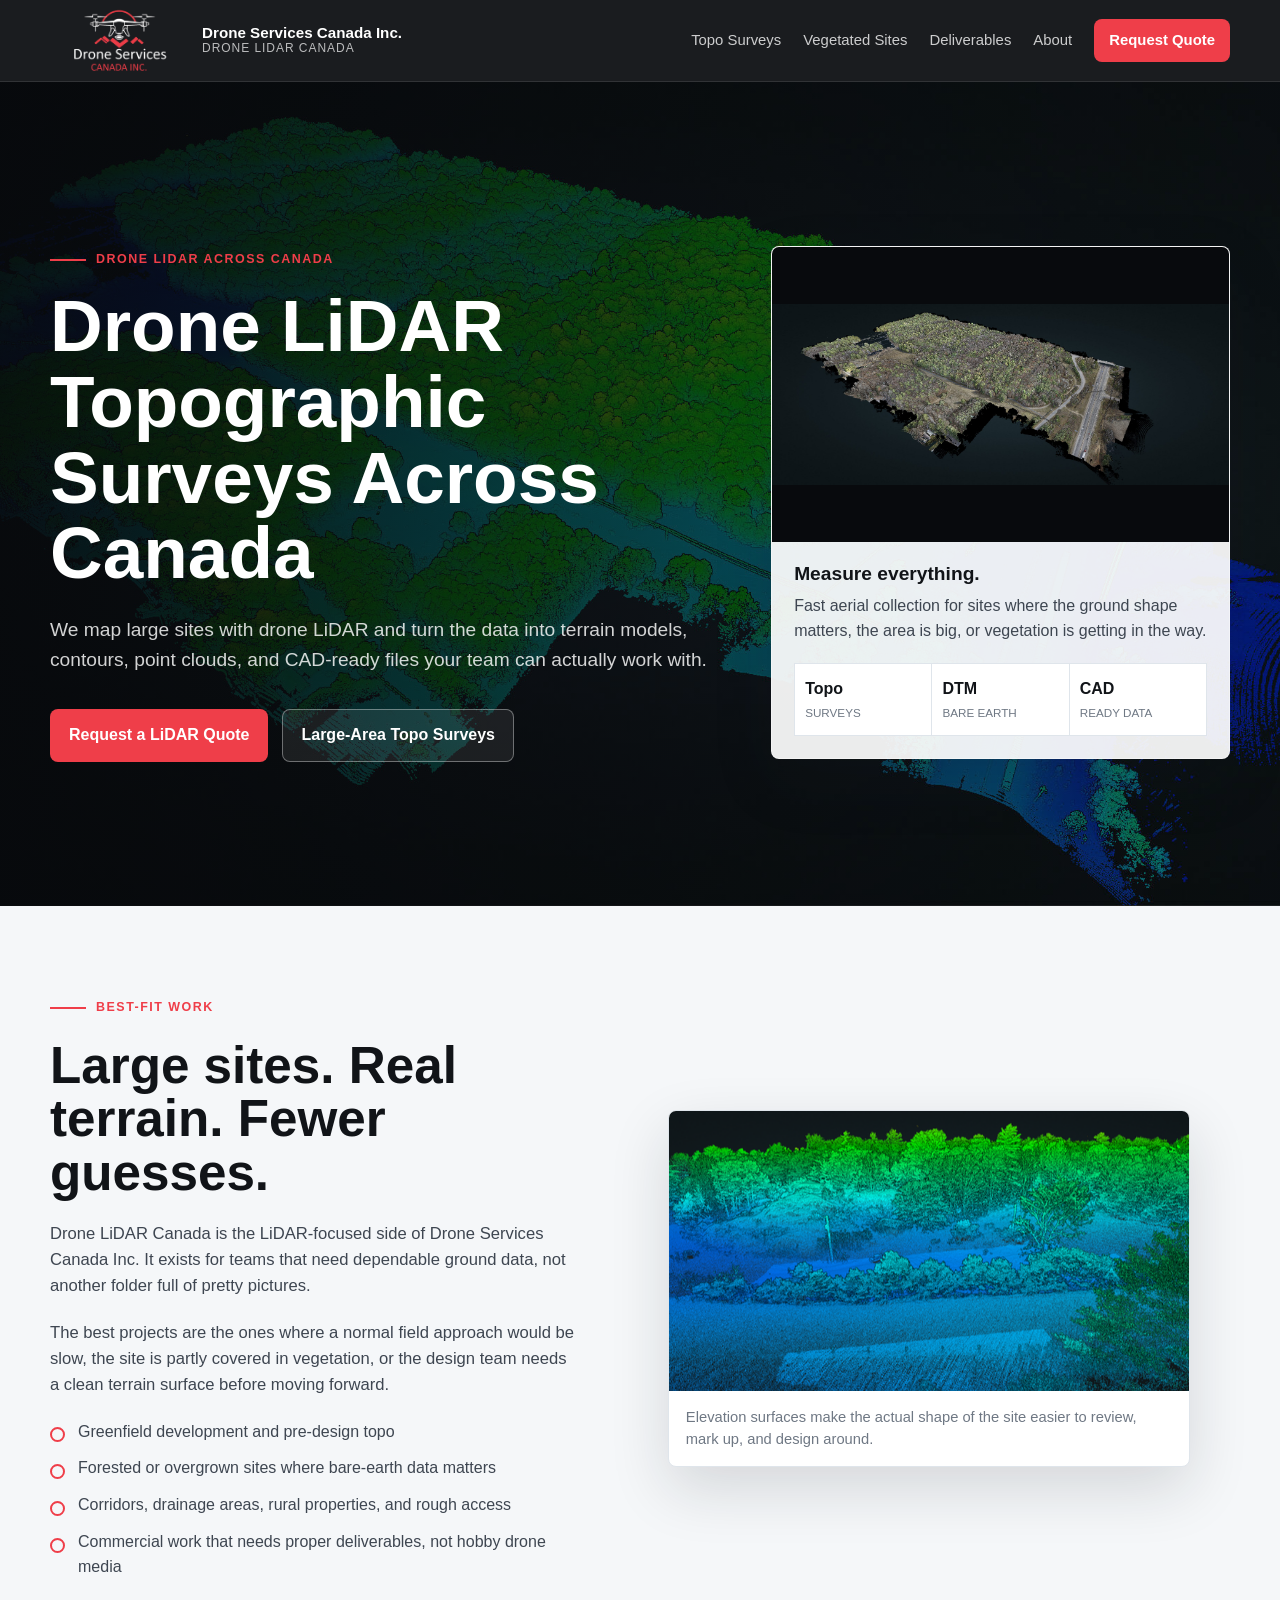
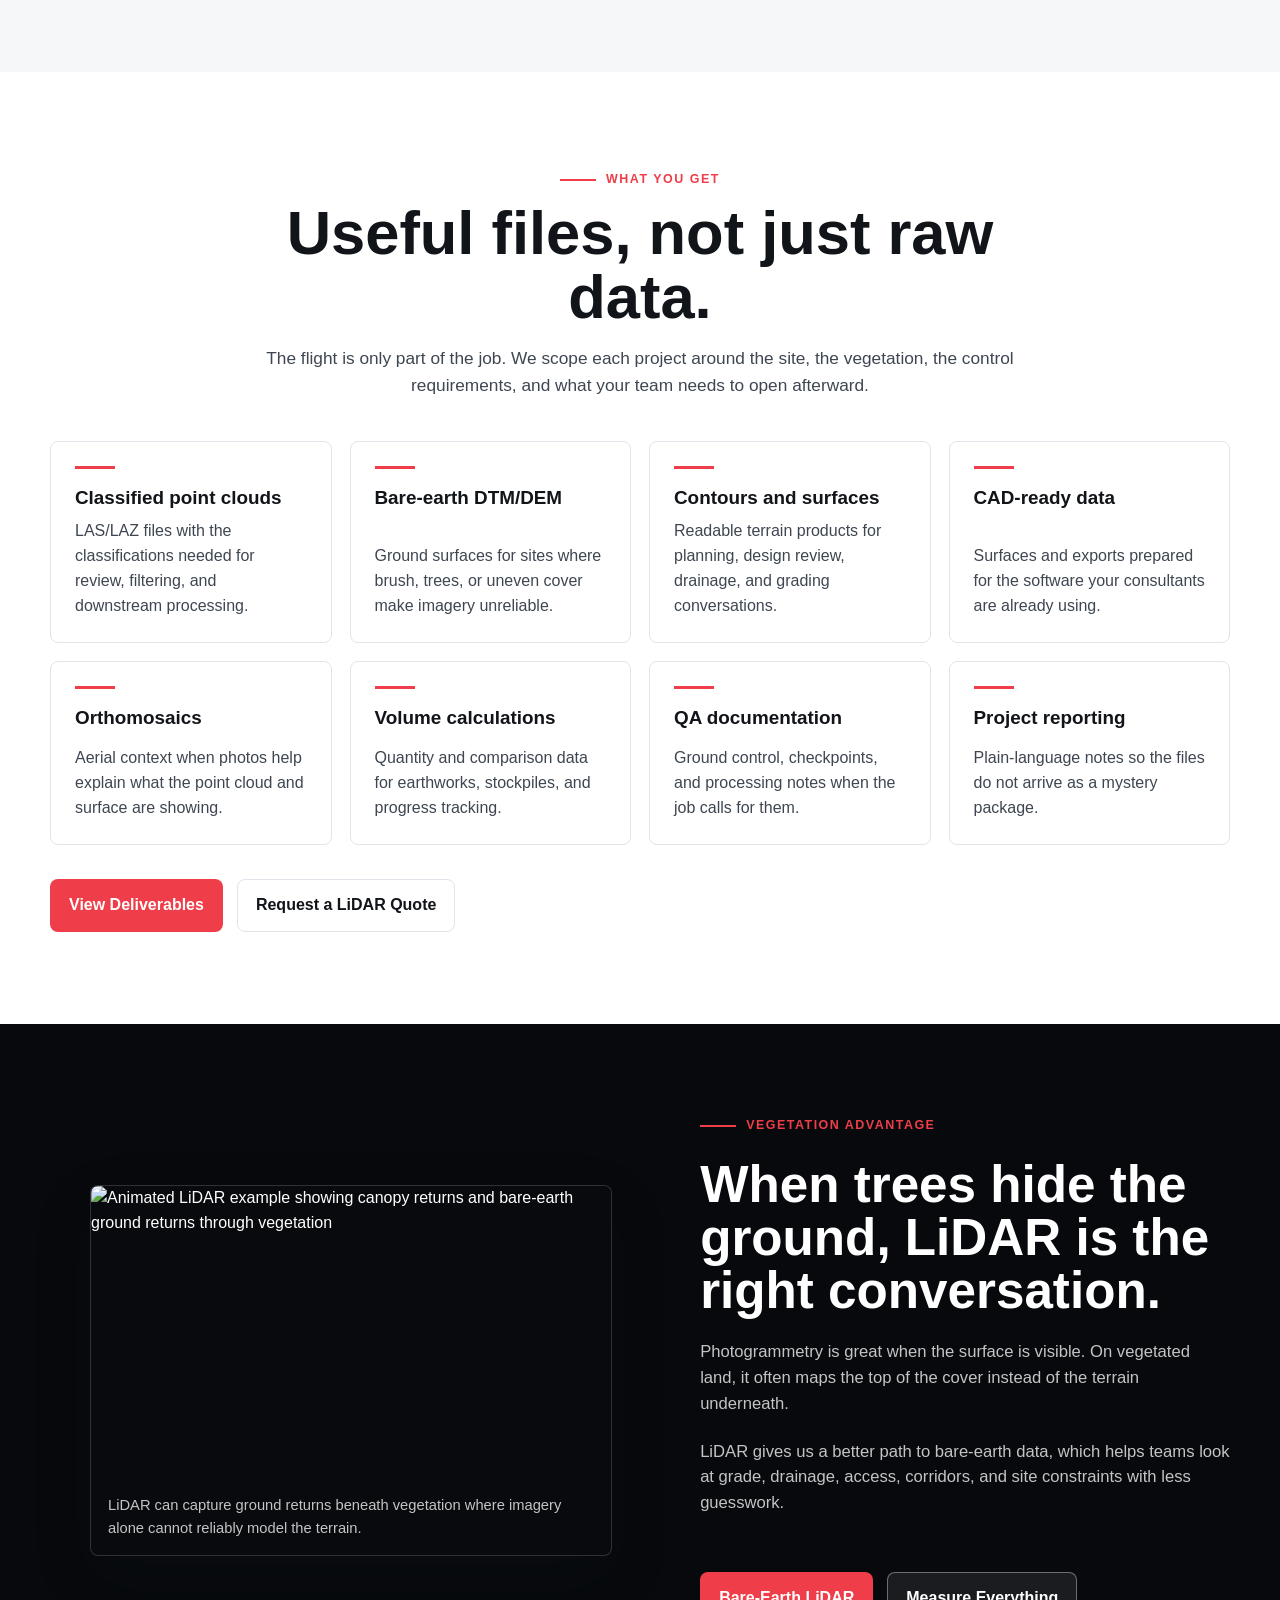
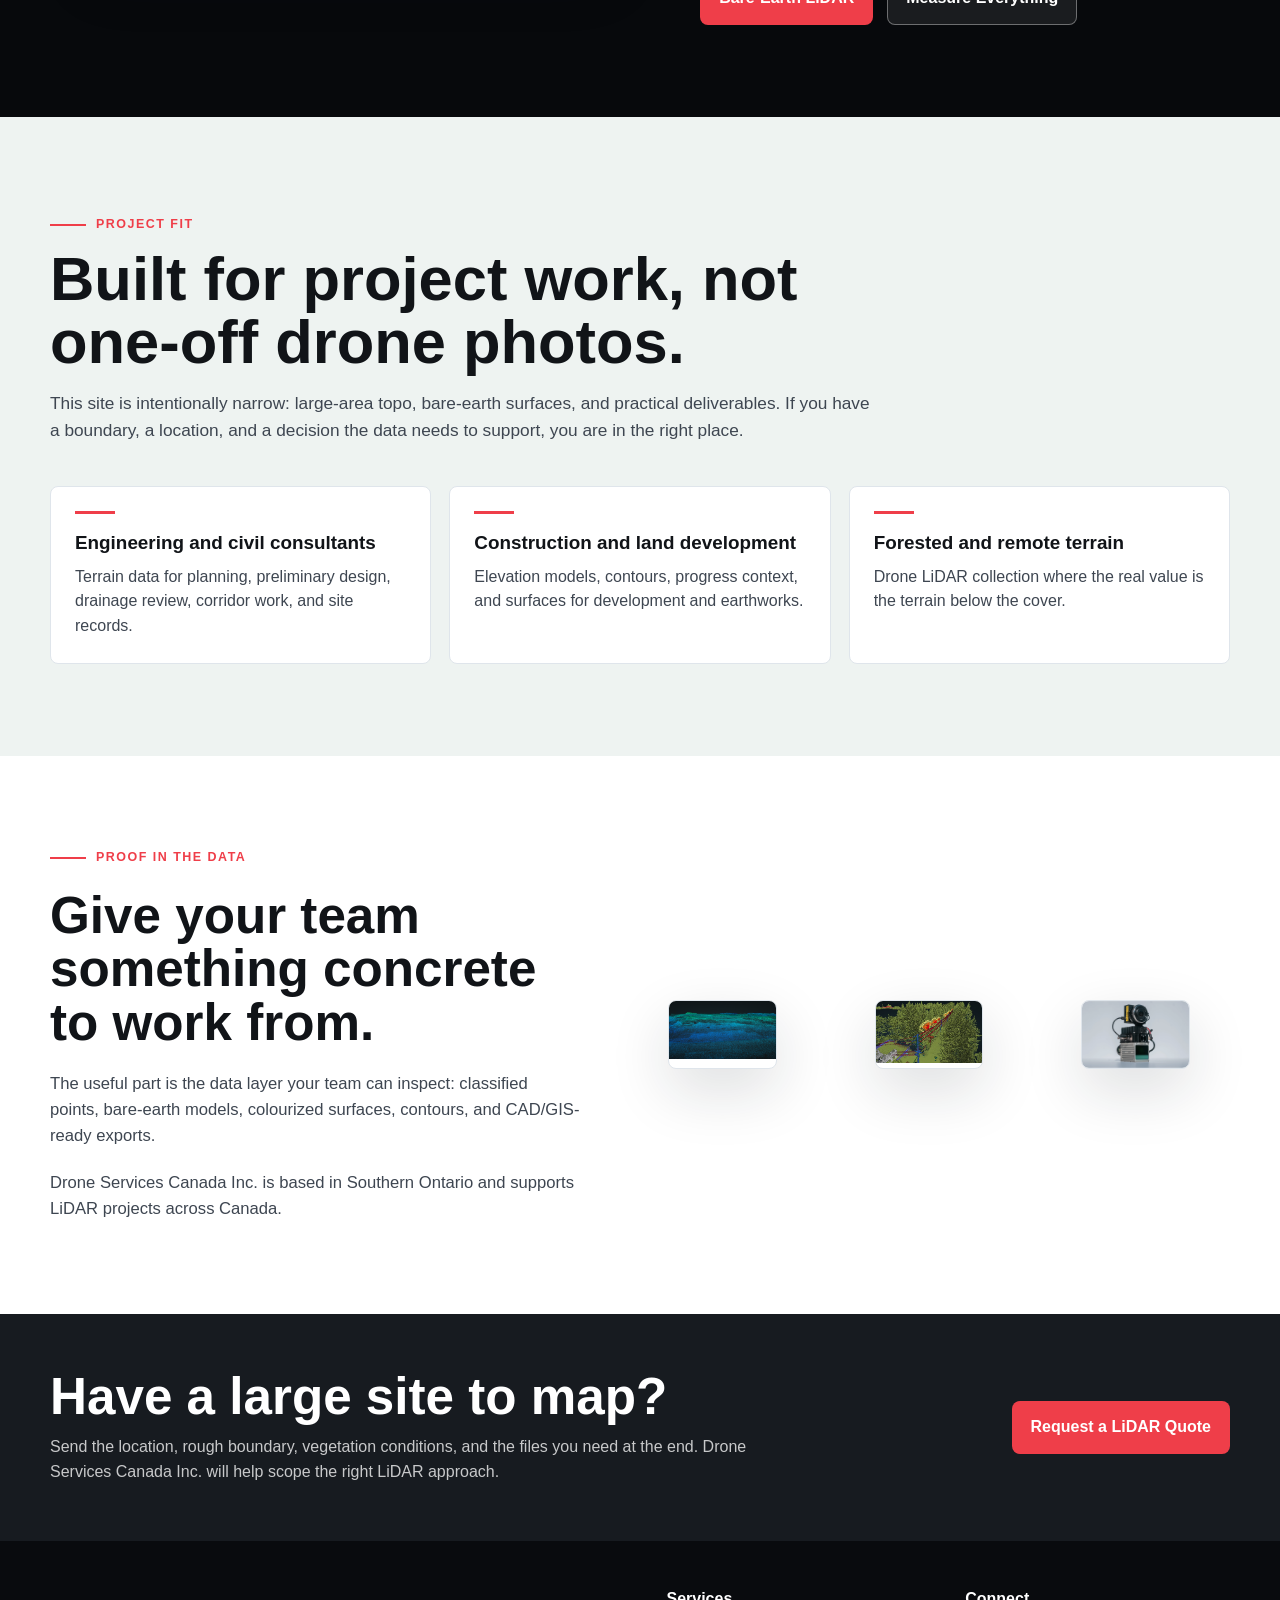
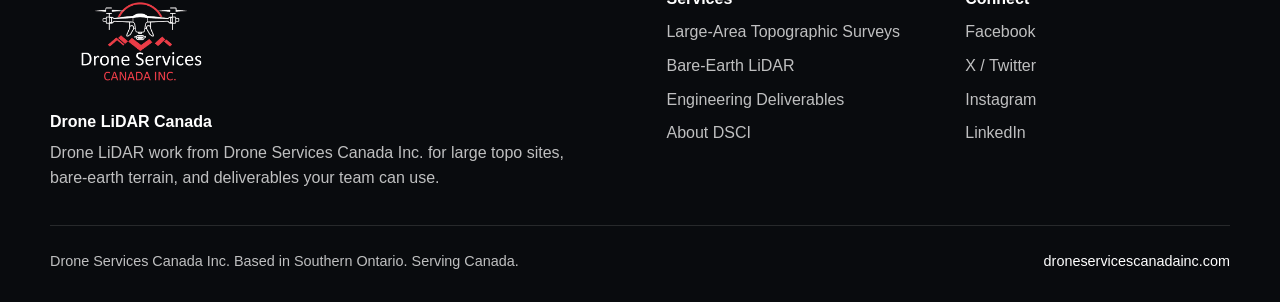
==== commit 30a53020: "updates" ====
--- a/index.html
+++ b/index.html
@@ -4,11 +4,11 @@
     <meta charset="utf-8">
     <meta name="viewport" content="width=device-width, initial-scale=1">
     <title>Drone LiDAR Canada | Bare-Earth Topographic Surveys</title>
-    <meta name="description" content="Drone Services Canada Inc. provides drone LiDAR topographic surveys across Canada for large-area sites, bare-earth elevation data, classified point clouds, contours, CAD-ready surfaces, and engineering deliverables.">
+    <meta name="description" content="Drone Services Canada Inc. provides drone LiDAR surveys across Canada for large sites, bare-earth terrain, classified point clouds, contours, and CAD-ready data.">
     <link rel="canonical" href="https://www.dronelidarcanada.com/">
     <meta property="og:site_name" content="Drone LiDAR Canada">
     <meta property="og:title" content="Drone LiDAR Topographic Surveys Across Canada">
-    <meta property="og:description" content="Bare-earth elevation data, classified point clouds, contours, CAD-ready surfaces, and engineering-ready deliverables from Drone Services Canada Inc.">
+    <meta property="og:description" content="Bare-earth terrain, classified point clouds, contours, and CAD-ready data from Drone Services Canada Inc.">
     <meta property="og:type" content="website">
     <meta property="og:url" content="https://www.dronelidarcanada.com/">
     <meta property="og:image" content="https://www.dronelidarcanada.com/assets/img/color-point-cloud.jpg">
@@ -44,7 +44,7 @@
     <header class="site-header">
       <nav class="nav" aria-label="Primary navigation">
         <a class="brand" href="index.html" aria-label="Drone Services Canada Inc. home">
-          <img src="assets/img/dsci-logo-white.png" alt="Drone Services Canada Inc." width="1280" height="750">
+          <img src="assets/img/dsci-logo-white.png" alt="Drone Services Canada Inc." width="138" height="81">
           <span class="brand-text"><strong>Drone Services Canada Inc.</strong><span>Drone LiDAR Canada</span></span>
         </a>
         <button class="nav-toggle" type="button" aria-label="Open navigation" aria-expanded="false">
@@ -64,9 +64,9 @@
       <section class="hero">
         <div class="hero-inner">
           <div>
-            <span class="eyebrow">Canada-wide LiDAR service</span>
+            <span class="eyebrow">Drone LiDAR across Canada</span>
             <h1>Drone LiDAR Topographic Surveys Across Canada</h1>
-            <p class="hero-lede">Bare-earth elevation data, classified point clouds, contours, CAD-ready surfaces, and engineering-ready deliverables for large-area sites.</p>
+            <p class="hero-lede">We map large sites with drone LiDAR and turn the data into terrain models, contours, point clouds, and CAD-ready files your team can actually work with.</p>
             <div class="hero-actions">
               <a class="button button-primary" href="https://droneservicescanadainc.com/contacts/?utm_source=dronelidarcanada.com&utm_medium=referral&utm_campaign=lidar_quote">Request a LiDAR Quote</a>
               <a class="button button-secondary" href="topographic-surveys.html">Large-Area Topo Surveys</a>
@@ -75,8 +75,8 @@
           <aside class="hero-panel" aria-label="LiDAR data example">
             <img src="assets/img/color-point-cloud.jpg" alt="Colourized LiDAR point cloud from an aerial mapping project" width="2970" height="1173">
             <div class="hero-panel-content">
-              <h2>Measure everything that matters.</h2>
-              <p>Drone LiDAR helps engineers and developers understand ground conditions across large, complex, and vegetated sites.</p>
+              <h2>Measure everything.</h2>
+              <p>Fast aerial collection for sites where the ground shape matters, the area is big, or vegetation is getting in the way.</p>
               <div class="hero-metrics">
                 <span><strong>Topo</strong>Surveys</span>
                 <span><strong>DTM</strong>Bare earth</span>
@@ -91,19 +91,19 @@
         <div class="container split">
           <div class="text-block">
             <span class="eyebrow">Best-fit work</span>
-            <h2>Large-area topo when the ground is the product.</h2>
-            <p>Drone LiDAR Canada is a focused LiDAR service from Drone Services Canada Inc., built for commercial, engineering, development, and construction projects where elevation data drives decisions.</p>
-            <p>Our sweet spot is large sites where traditional collection is slow, vegetation hides the surface, or the project team needs reliable terrain information without waiting on a long field campaign.</p>
+            <h2>Large sites. Real terrain. Fewer guesses.</h2>
+            <p>Drone LiDAR Canada is the LiDAR-focused side of Drone Services Canada Inc. It exists for teams that need dependable ground data, not another folder full of pretty pictures.</p>
+            <p>The best projects are the ones where a normal field approach would be slow, the site is partly covered in vegetation, or the design team needs a clean terrain surface before moving forward.</p>
             <ul class="list-check">
-              <li>Greenfield development and pre-design terrain data</li>
-              <li>Forested and vegetated sites requiring bare-earth models</li>
-              <li>Corridors, drainage areas, rural sites, and hard-to-access terrain</li>
-              <li>Commercial projects that need professional deliverables, not hobby imagery</li>
+              <li>Greenfield development and pre-design topo</li>
+              <li>Forested or overgrown sites where bare-earth data matters</li>
+              <li>Corridors, drainage areas, rural properties, and rough access</li>
+              <li>Commercial work that needs proper deliverables, not hobby drone media</li>
             </ul>
           </div>
           <figure class="image-frame">
             <img src="assets/img/elevation-model-low.png" alt="LiDAR elevation model showing terrain variation across a mapped site" width="676" height="363" loading="lazy">
-            <figcaption class="proof-caption">Elevation surfaces and terrain models help project teams understand the real shape of the site.</figcaption>
+            <figcaption class="proof-caption">Elevation surfaces make the actual shape of the site easier to review, mark up, and design around.</figcaption>
           </figure>
         </div>
       </section>
@@ -112,41 +112,41 @@
         <div class="container">
           <div class="section-head center">
             <span class="eyebrow">What you get</span>
-            <h2>Deliverables engineers can actually use.</h2>
-            <p>Every project is scoped around the site, vegetation, accuracy requirements, and final use. Common outputs include the datasets needed for design, planning, earthworks, and documentation.</p>
+            <h2>Useful files, not just raw data.</h2>
+            <p>The flight is only part of the job. We scope each project around the site, the vegetation, the control requirements, and what your team needs to open afterward.</p>
           </div>
           <div class="grid-4">
             <article class="deliverable">
               <h3>Classified point clouds</h3>
-              <p>LAS/LAZ point clouds with ground and non-ground classification where required.</p>
+              <p>LAS/LAZ files with the classifications needed for review, filtering, and downstream processing.</p>
             </article>
             <article class="deliverable">
               <h3>Bare-earth DTM/DEM</h3>
-              <p>Terrain models that strip away vegetation to reveal practical ground elevation.</p>
+              <p>Ground surfaces for sites where brush, trees, or uneven cover make imagery unreliable.</p>
             </article>
             <article class="deliverable">
               <h3>Contours and surfaces</h3>
-              <p>Contours, surfaces, and elevation products for planning and engineering review.</p>
+              <p>Readable terrain products for planning, design review, drainage, and grading conversations.</p>
             </article>
             <article class="deliverable">
               <h3>CAD-ready data</h3>
-              <p>Linework, surfaces, and export formats prepared for downstream workflows.</p>
+              <p>Surfaces and exports prepared for the software your consultants are already using.</p>
             </article>
             <article class="deliverable">
               <h3>Orthomosaics</h3>
-              <p>Imagery deliverables when aerial context is useful alongside the LiDAR data.</p>
+              <p>Aerial context when photos help explain what the point cloud and surface are showing.</p>
             </article>
             <article class="deliverable">
               <h3>Volume calculations</h3>
-              <p>Quantity and progress data for earthworks, stockpiles, and site management.</p>
+              <p>Quantity and comparison data for earthworks, stockpiles, and progress tracking.</p>
             </article>
             <article class="deliverable">
               <h3>QA documentation</h3>
-              <p>Survey-grade workflows with ground control, checkpoints, and QA/QC where required.</p>
+              <p>Ground control, checkpoints, and processing notes when the job calls for them.</p>
             </article>
             <article class="deliverable">
               <h3>Project reporting</h3>
-              <p>Clear delivery notes that help teams understand what was collected and delivered.</p>
+              <p>Plain-language notes so the files do not arrive as a mystery package.</p>
             </article>
           </div>
           <div class="section-actions">
@@ -164,9 +164,9 @@
           </figure>
           <div class="text-block">
             <span class="eyebrow">Vegetation advantage</span>
-            <h2>When trees hide the ground, LiDAR earns its keep.</h2>
-            <p>Photogrammetry is useful when the surface is visible. For vegetated land, LiDAR is often the better tool because laser returns can penetrate openings in the canopy and support bare-earth classification.</p>
-            <p>The result is terrain data that helps engineers, developers, and construction teams evaluate grade, drainage, access, corridors, and site constraints with more confidence.</p>
+            <h2>When trees hide the ground, LiDAR is the right conversation.</h2>
+            <p>Photogrammetry is great when the surface is visible. On vegetated land, it often maps the top of the cover instead of the terrain underneath.</p>
+            <p>LiDAR gives us a better path to bare-earth data, which helps teams look at grade, drainage, access, corridors, and site constraints with less guesswork.</p>
             <div class="section-actions">
               <a class="button button-primary" href="vegetated-sites.html">Bare-Earth LiDAR</a>
               <a class="button button-secondary" href="https://droneservicescanadainc.com/contacts/?utm_source=dronelidarcanada.com&utm_medium=referral&utm_campaign=lidar_quote">Measure Everything</a>
@@ -179,21 +179,21 @@
         <div class="container">
           <div class="section-head">
             <span class="eyebrow">Project fit</span>
-            <h2>Built for professional sites, not small consumer jobs.</h2>
-            <p>The site is intentionally focused on professional LiDAR work: large-area topographic mapping, bare-earth surfaces, and engineering-ready data. If your team has a site boundary, target deliverables, and a real project decision to support, this is the right lane.</p>
+            <h2>Built for project work, not one-off drone photos.</h2>
+            <p>This site is intentionally narrow: large-area topo, bare-earth surfaces, and practical deliverables. If you have a boundary, a location, and a decision the data needs to support, you are in the right place.</p>
           </div>
           <div class="grid-3">
             <article class="feature">
               <h3>Engineering and civil consultants</h3>
-              <p>Terrain data for planning, preliminary design, drainage review, corridor evaluation, and site documentation.</p>
+              <p>Terrain data for planning, preliminary design, drainage review, corridor work, and site records.</p>
             </article>
             <article class="feature">
               <h3>Construction and land development</h3>
-              <p>Elevation models, contours, progress context, and surfaces for development and earthworks workflows.</p>
+              <p>Elevation models, contours, progress context, and surfaces for development and earthworks.</p>
             </article>
             <article class="feature">
               <h3>Forested and remote terrain</h3>
-              <p>Drone LiDAR collection for vegetated sites and difficult terrain where a bare-earth model is the useful product.</p>
+              <p>Drone LiDAR collection where the real value is the terrain below the cover.</p>
             </article>
           </div>
         </div>
@@ -203,8 +203,8 @@
         <div class="container split">
           <div class="text-block">
             <span class="eyebrow">Proof in the data</span>
-            <h2>See the site as terrain, points, surfaces, and usable files.</h2>
-            <p>Visuals are not decoration here. The value is in the data layers: classified point clouds, bare-earth models, colourized surfaces, and the CAD/GIS-ready outputs your team can inspect and use.</p>
+            <h2>Give your team something concrete to work from.</h2>
+            <p>The useful part is the data layer your team can inspect: classified points, bare-earth models, colourized surfaces, contours, and CAD/GIS-ready exports.</p>
             <p>Drone Services Canada Inc. is based in Southern Ontario and supports LiDAR projects across Canada.</p>
           </div>
           <div class="grid-3">
@@ -224,8 +224,8 @@
       <section class="cta-band">
         <div class="container cta-inner">
           <div>
-            <h2>Ready to measure everything?</h2>
-            <p>Send your site area, location, vegetation conditions, and desired deliverables to Drone Services Canada Inc. We will help scope the right LiDAR approach.</p>
+            <h2>Have a large site to map?</h2>
+            <p>Send the location, rough boundary, vegetation conditions, and the files you need at the end. Drone Services Canada Inc. will help scope the right LiDAR approach.</p>
           </div>
           <a class="button button-primary" href="https://droneservicescanadainc.com/contacts/?utm_source=dronelidarcanada.com&utm_medium=referral&utm_campaign=lidar_quote">Request a LiDAR Quote</a>
         </div>
@@ -236,9 +236,9 @@
       <div class="container">
         <div class="footer-grid">
           <div>
-            <img class="footer-logo" src="assets/img/dsci-logo-white.png" alt="Drone Services Canada Inc." width="1280" height="750" loading="lazy">
+            <img class="footer-logo" src="assets/img/dsci-logo-white.png" alt="Drone Services Canada Inc." width="180" height="105" loading="lazy">
             <h2>Drone LiDAR Canada</h2>
-            <p>A focused LiDAR service from Drone Services Canada Inc. for large-area topographic surveys, bare-earth elevation data, and engineering-ready deliverables across Canada.</p>
+            <p>Drone LiDAR work from Drone Services Canada Inc. for large topo sites, bare-earth terrain, and deliverables your team can use.</p>
           </div>
           <div>
             <h3>Services</h3>
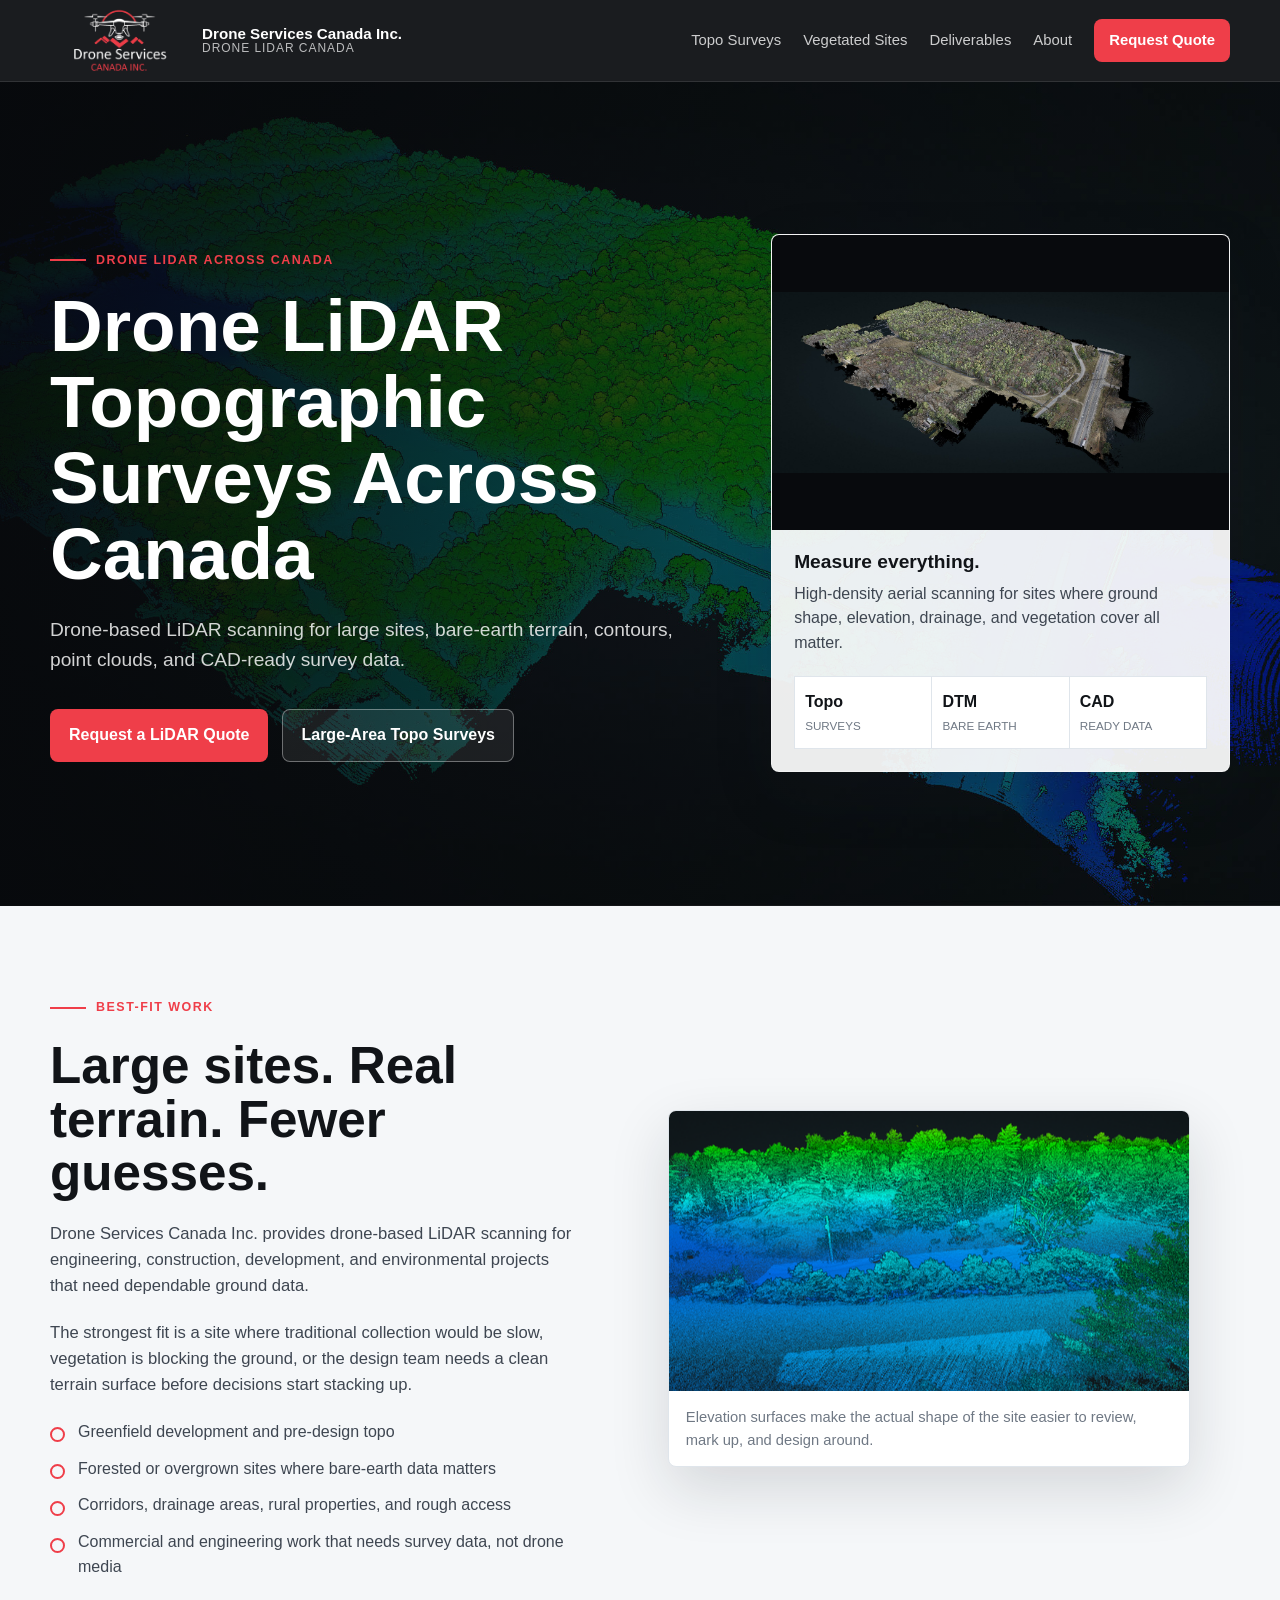
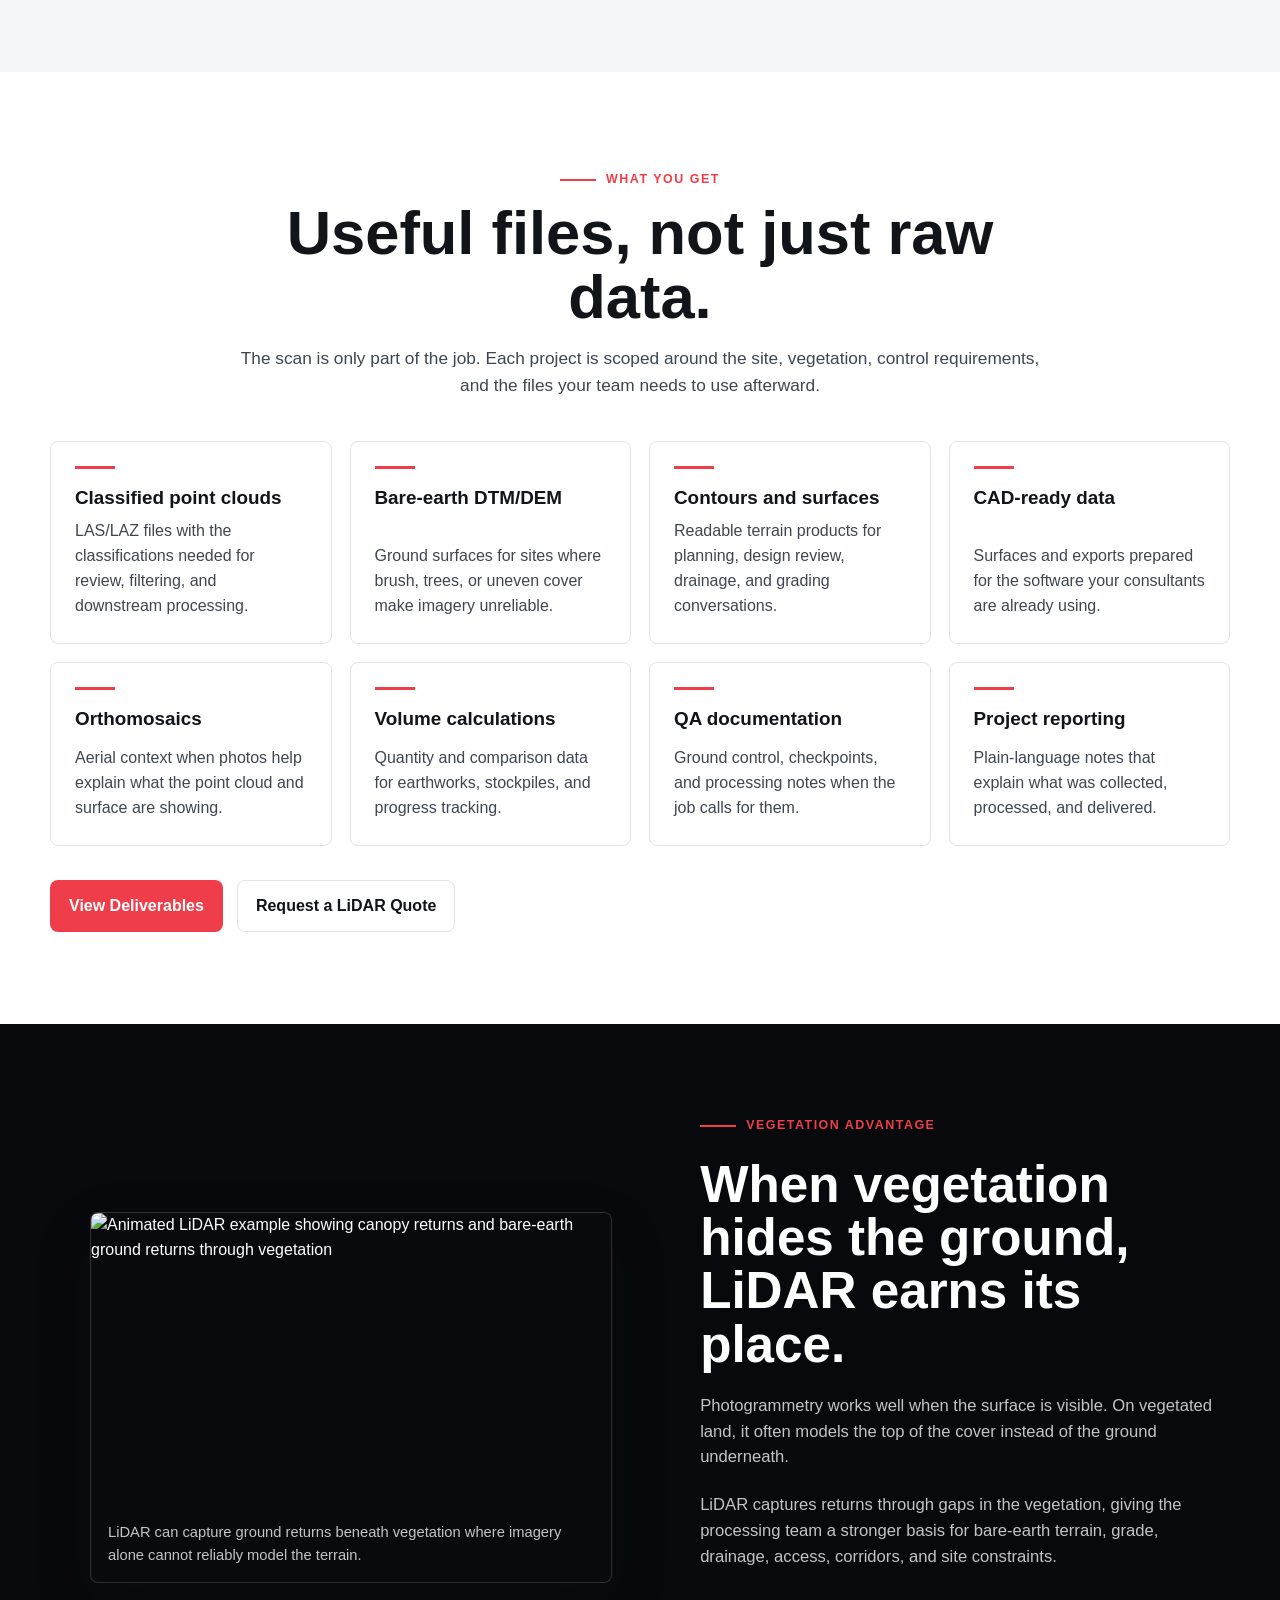
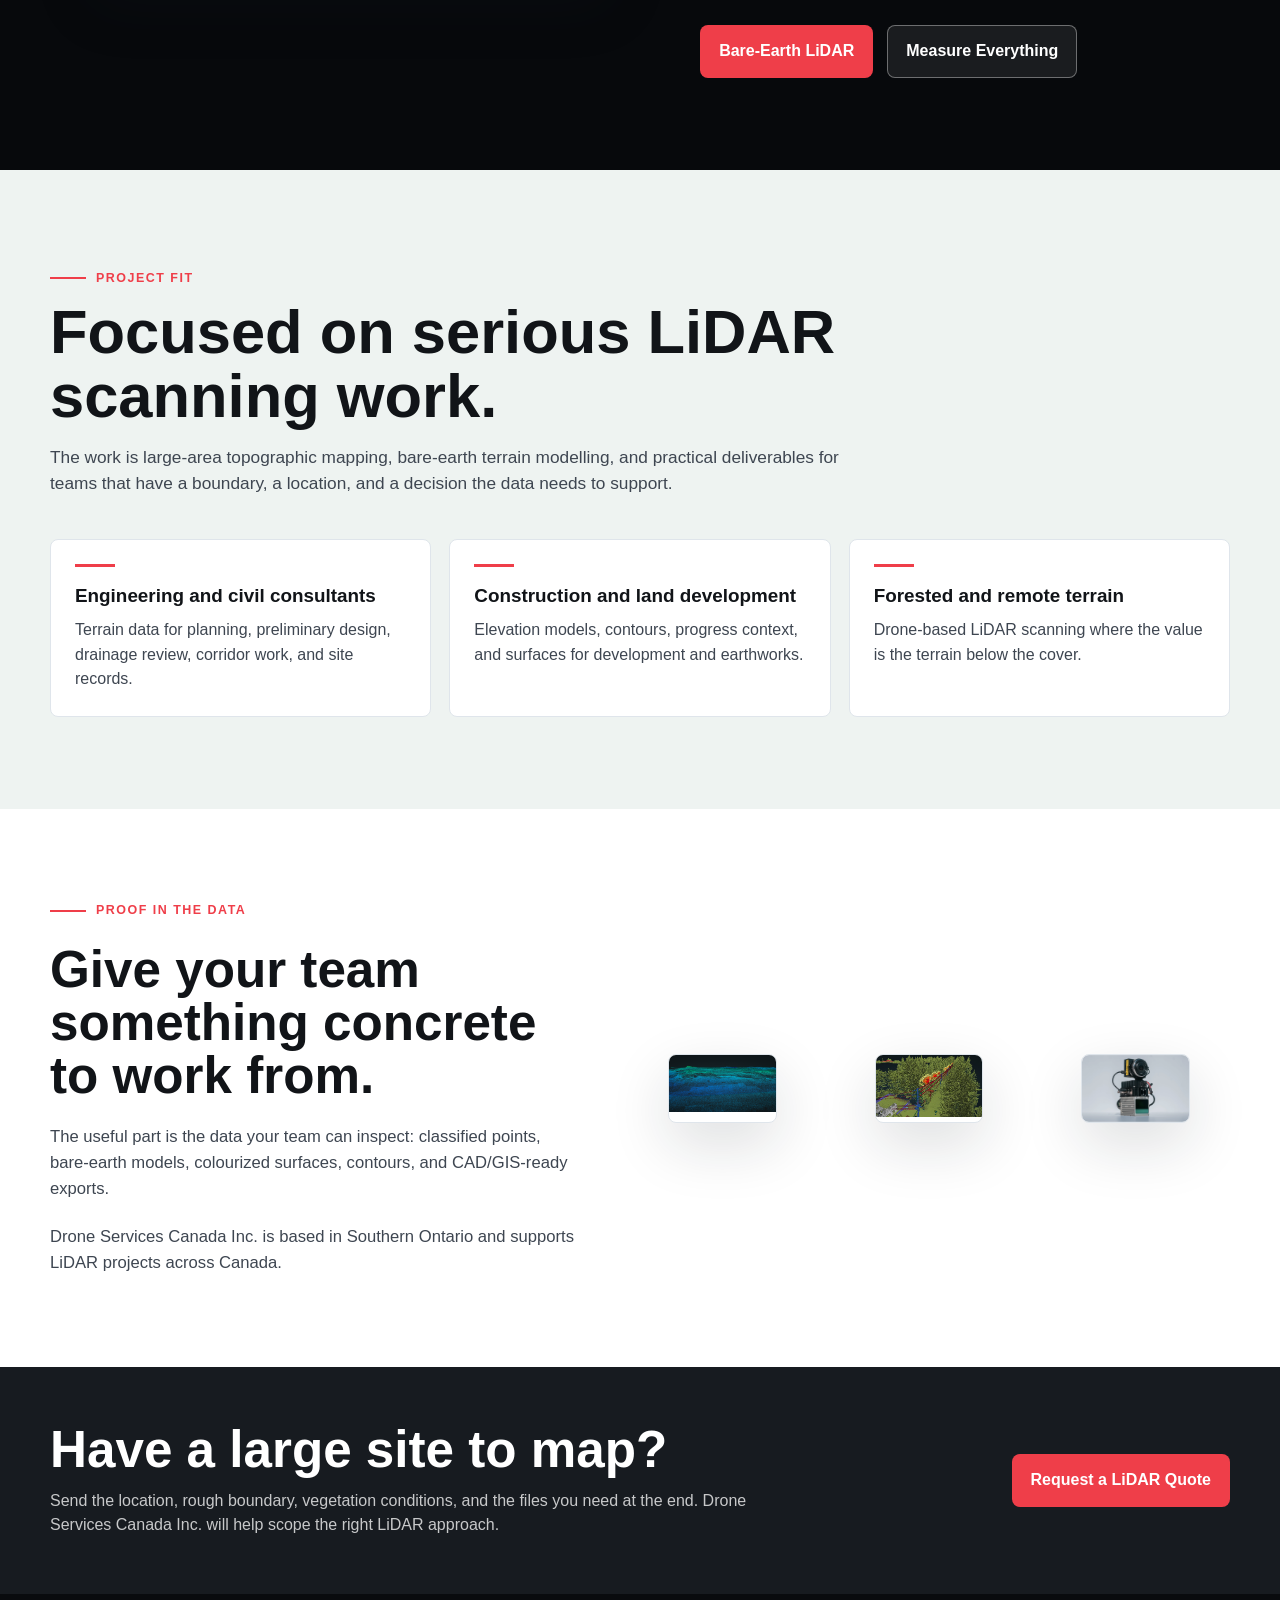
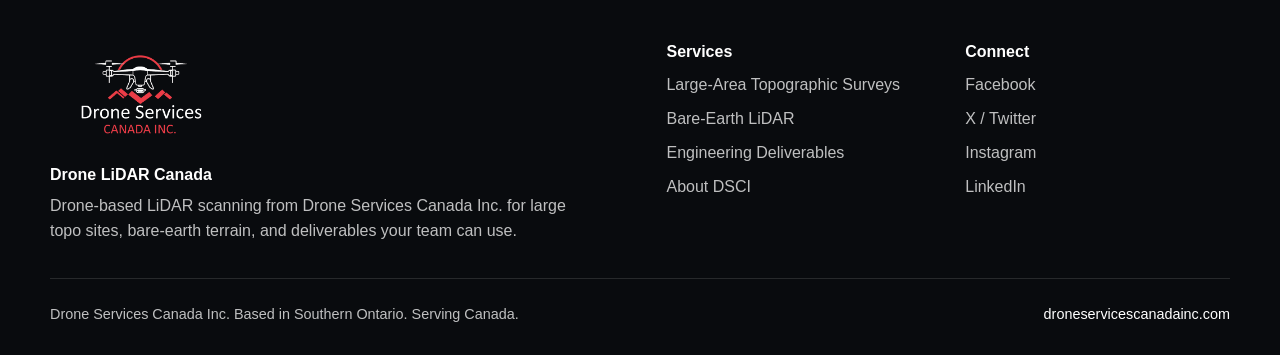
==== commit 10924a51: "Refine LiDAR service copy and UX" ====
--- a/index.html
+++ b/index.html
@@ -66,7 +66,7 @@
           <div>
             <span class="eyebrow">Drone LiDAR across Canada</span>
             <h1>Drone LiDAR Topographic Surveys Across Canada</h1>
-            <p class="hero-lede">We map large sites with drone LiDAR and turn the data into terrain models, contours, point clouds, and CAD-ready files your team can actually work with.</p>
+            <p class="hero-lede">Drone-based LiDAR scanning for large sites, bare-earth terrain, contours, point clouds, and CAD-ready survey data.</p>
             <div class="hero-actions">
               <a class="button button-primary" href="https://droneservicescanadainc.com/contacts/?utm_source=dronelidarcanada.com&utm_medium=referral&utm_campaign=lidar_quote">Request a LiDAR Quote</a>
               <a class="button button-secondary" href="topographic-surveys.html">Large-Area Topo Surveys</a>
@@ -76,7 +76,7 @@
             <img src="assets/img/color-point-cloud.jpg" alt="Colourized LiDAR point cloud from an aerial mapping project" width="2970" height="1173">
             <div class="hero-panel-content">
               <h2>Measure everything.</h2>
-              <p>Fast aerial collection for sites where the ground shape matters, the area is big, or vegetation is getting in the way.</p>
+              <p>High-density aerial scanning for sites where ground shape, elevation, drainage, and vegetation cover all matter.</p>
               <div class="hero-metrics">
                 <span><strong>Topo</strong>Surveys</span>
                 <span><strong>DTM</strong>Bare earth</span>
@@ -92,13 +92,13 @@
           <div class="text-block">
             <span class="eyebrow">Best-fit work</span>
             <h2>Large sites. Real terrain. Fewer guesses.</h2>
-            <p>Drone LiDAR Canada is the LiDAR-focused side of Drone Services Canada Inc. It exists for teams that need dependable ground data, not another folder full of pretty pictures.</p>
-            <p>The best projects are the ones where a normal field approach would be slow, the site is partly covered in vegetation, or the design team needs a clean terrain surface before moving forward.</p>
+            <p>Drone Services Canada Inc. provides drone-based LiDAR scanning for engineering, construction, development, and environmental projects that need dependable ground data.</p>
+            <p>The strongest fit is a site where traditional collection would be slow, vegetation is blocking the ground, or the design team needs a clean terrain surface before decisions start stacking up.</p>
             <ul class="list-check">
               <li>Greenfield development and pre-design topo</li>
               <li>Forested or overgrown sites where bare-earth data matters</li>
               <li>Corridors, drainage areas, rural properties, and rough access</li>
-              <li>Commercial work that needs proper deliverables, not hobby drone media</li>
+              <li>Commercial and engineering work that needs survey data, not drone media</li>
             </ul>
           </div>
           <figure class="image-frame">
@@ -113,7 +113,7 @@
           <div class="section-head center">
             <span class="eyebrow">What you get</span>
             <h2>Useful files, not just raw data.</h2>
-            <p>The flight is only part of the job. We scope each project around the site, the vegetation, the control requirements, and what your team needs to open afterward.</p>
+            <p>The scan is only part of the job. Each project is scoped around the site, vegetation, control requirements, and the files your team needs to use afterward.</p>
           </div>
           <div class="grid-4">
             <article class="deliverable">
@@ -146,7 +146,7 @@
             </article>
             <article class="deliverable">
               <h3>Project reporting</h3>
-              <p>Plain-language notes so the files do not arrive as a mystery package.</p>
+              <p>Plain-language notes that explain what was collected, processed, and delivered.</p>
             </article>
           </div>
           <div class="section-actions">
@@ -164,9 +164,9 @@
           </figure>
           <div class="text-block">
             <span class="eyebrow">Vegetation advantage</span>
-            <h2>When trees hide the ground, LiDAR is the right conversation.</h2>
-            <p>Photogrammetry is great when the surface is visible. On vegetated land, it often maps the top of the cover instead of the terrain underneath.</p>
-            <p>LiDAR gives us a better path to bare-earth data, which helps teams look at grade, drainage, access, corridors, and site constraints with less guesswork.</p>
+            <h2>When vegetation hides the ground, LiDAR earns its place.</h2>
+            <p>Photogrammetry works well when the surface is visible. On vegetated land, it often models the top of the cover instead of the ground underneath.</p>
+            <p>LiDAR captures returns through gaps in the vegetation, giving the processing team a stronger basis for bare-earth terrain, grade, drainage, access, corridors, and site constraints.</p>
             <div class="section-actions">
               <a class="button button-primary" href="vegetated-sites.html">Bare-Earth LiDAR</a>
               <a class="button button-secondary" href="https://droneservicescanadainc.com/contacts/?utm_source=dronelidarcanada.com&utm_medium=referral&utm_campaign=lidar_quote">Measure Everything</a>
@@ -179,8 +179,8 @@
         <div class="container">
           <div class="section-head">
             <span class="eyebrow">Project fit</span>
-            <h2>Built for project work, not one-off drone photos.</h2>
-            <p>This site is intentionally narrow: large-area topo, bare-earth surfaces, and practical deliverables. If you have a boundary, a location, and a decision the data needs to support, you are in the right place.</p>
+            <h2>Focused on serious LiDAR scanning work.</h2>
+            <p>The work is large-area topographic mapping, bare-earth terrain modelling, and practical deliverables for teams that have a boundary, a location, and a decision the data needs to support.</p>
           </div>
           <div class="grid-3">
             <article class="feature">
@@ -193,7 +193,7 @@
             </article>
             <article class="feature">
               <h3>Forested and remote terrain</h3>
-              <p>Drone LiDAR collection where the real value is the terrain below the cover.</p>
+              <p>Drone-based LiDAR scanning where the value is the terrain below the cover.</p>
             </article>
           </div>
         </div>
@@ -204,7 +204,7 @@
           <div class="text-block">
             <span class="eyebrow">Proof in the data</span>
             <h2>Give your team something concrete to work from.</h2>
-            <p>The useful part is the data layer your team can inspect: classified points, bare-earth models, colourized surfaces, contours, and CAD/GIS-ready exports.</p>
+            <p>The useful part is the data your team can inspect: classified points, bare-earth models, colourized surfaces, contours, and CAD/GIS-ready exports.</p>
             <p>Drone Services Canada Inc. is based in Southern Ontario and supports LiDAR projects across Canada.</p>
           </div>
           <div class="grid-3">
@@ -238,7 +238,7 @@
           <div>
             <img class="footer-logo" src="assets/img/dsci-logo-white.png" alt="Drone Services Canada Inc." width="180" height="105" loading="lazy">
             <h2>Drone LiDAR Canada</h2>
-            <p>Drone LiDAR work from Drone Services Canada Inc. for large topo sites, bare-earth terrain, and deliverables your team can use.</p>
+            <p>Drone-based LiDAR scanning from Drone Services Canada Inc. for large topo sites, bare-earth terrain, and deliverables your team can use.</p>
           </div>
           <div>
             <h3>Services</h3>
--- a/assets/css/styles.css
+++ b/assets/css/styles.css
@@ -40,6 +40,10 @@
   max-width: 100%;
 }
 
+img {
+  height: auto;
+}
+
 a {
   color: inherit;
 }
@@ -93,6 +97,15 @@
 .brand img {
   width: 138px;
   height: auto;
+  max-height: 82px;
+  object-fit: contain;
+  flex: 0 0 auto;
+  aspect-ratio: 138 / 81;
+}
+
+.brand:hover img,
+.brand:focus img {
+  opacity: 0.95;
 }
 
 .brand-text {
@@ -147,8 +160,15 @@
 }
 
 .nav-links a:hover,
-.nav-links a:focus {
-  color: #fff;
+.nav-links a:focus,
+.nav-links a[aria-current="page"] {
+  color: #fff;
+}
+
+.nav-links a[aria-current="page"] {
+  text-decoration: underline;
+  text-decoration-color: var(--red);
+  text-underline-offset: 7px;
 }
 
 .nav-links .nav-cta {
@@ -242,6 +262,21 @@
   border: 1px solid transparent;
   font-weight: 800;
   text-decoration: none;
+  transition: transform 160ms ease, background-color 160ms ease, border-color 160ms ease, color 160ms ease;
+}
+
+.button:hover,
+.button:focus {
+  transform: translateY(-1px);
+}
+
+.button:focus-visible,
+.nav-links a:focus-visible,
+.brand:focus-visible,
+.footer-links a:focus-visible,
+.social-links a:focus-visible {
+  outline: 3px solid rgba(239, 62, 73, 0.45);
+  outline-offset: 3px;
 }
 
 .button-primary {
@@ -467,6 +502,15 @@
   border-radius: var(--radius);
   background: var(--paper);
   padding: 24px;
+  transition: border-color 160ms ease, box-shadow 160ms ease, transform 160ms ease;
+}
+
+.feature:hover,
+.deliverable:hover,
+.mini-card:hover {
+  border-color: rgba(239, 62, 73, 0.42);
+  box-shadow: 0 14px 36px rgba(20, 26, 32, 0.08);
+  transform: translateY(-2px);
 }
 
 .section-dark .feature,
@@ -640,6 +684,10 @@
 
 .footer-logo {
   width: 180px;
+  height: auto;
+  max-height: 105px;
+  object-fit: contain;
+  aspect-ratio: 12 / 7;
   margin-bottom: 18px;
 }
 
